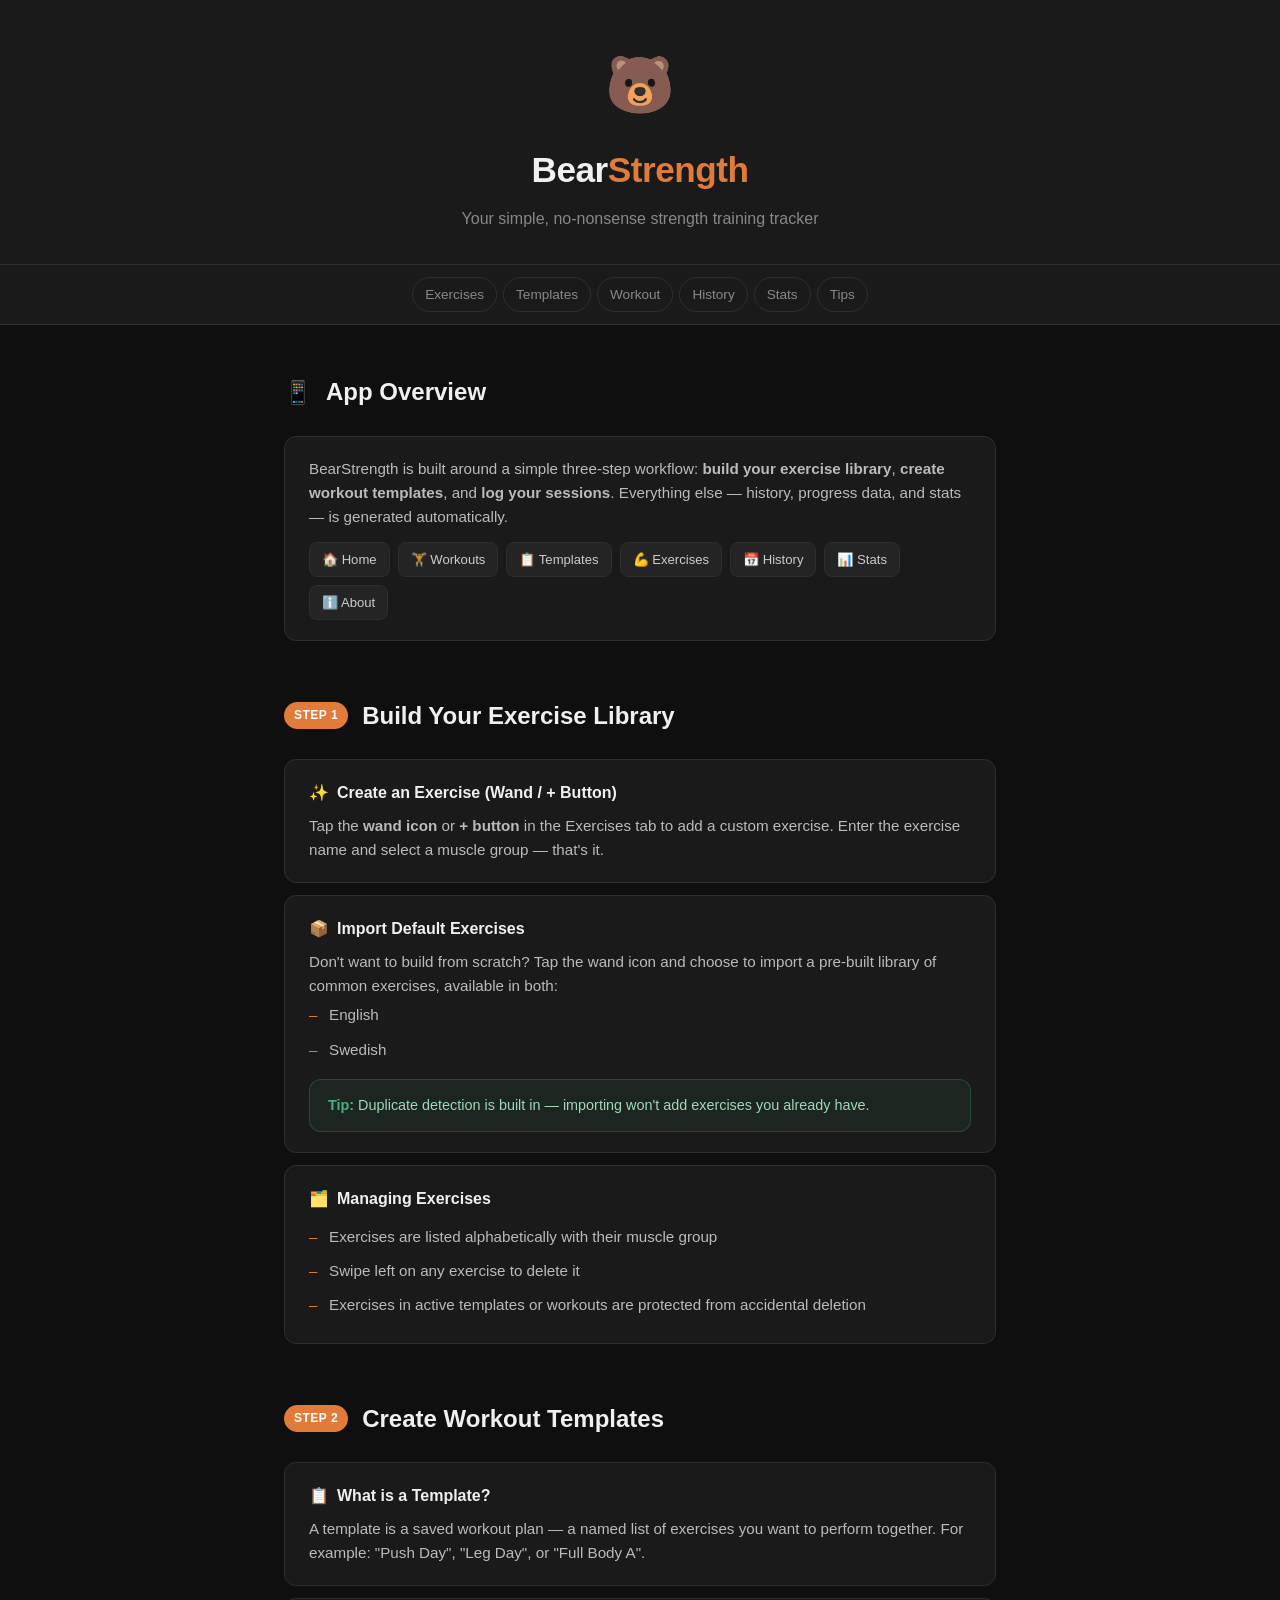
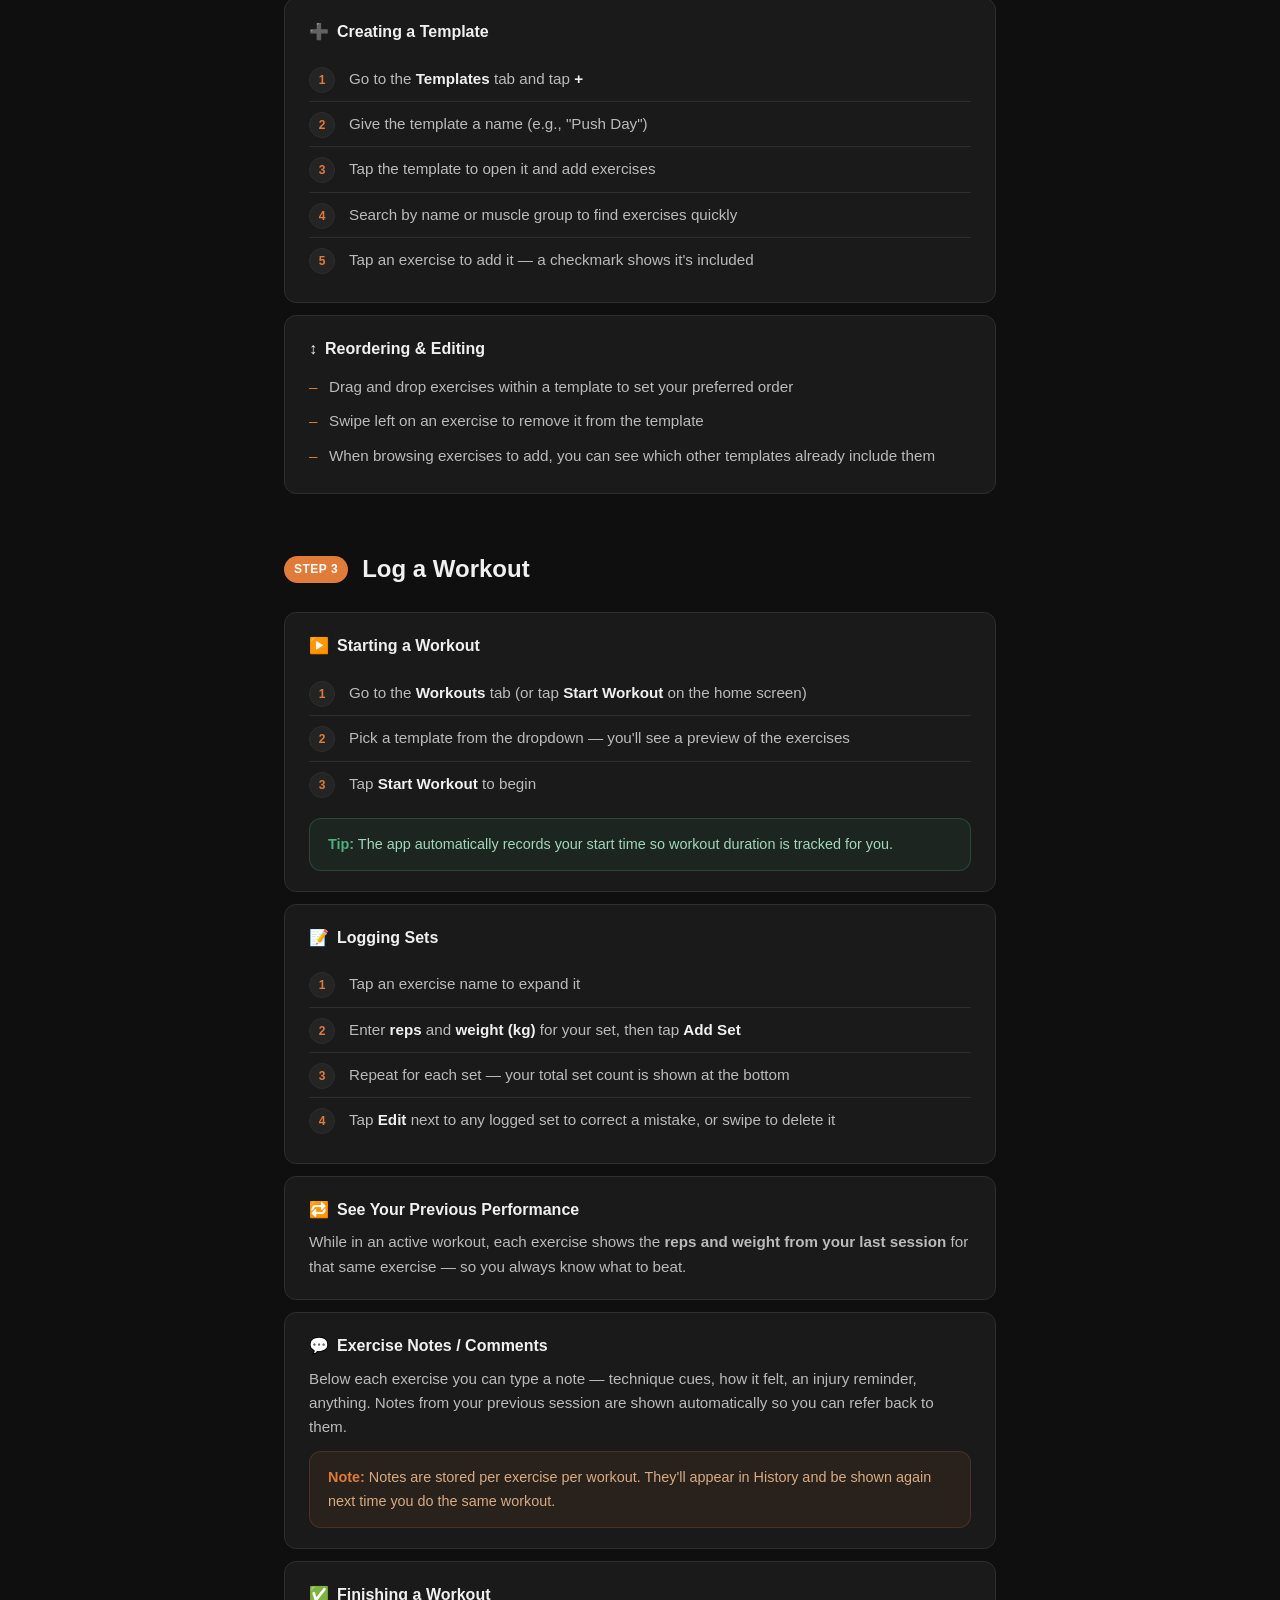
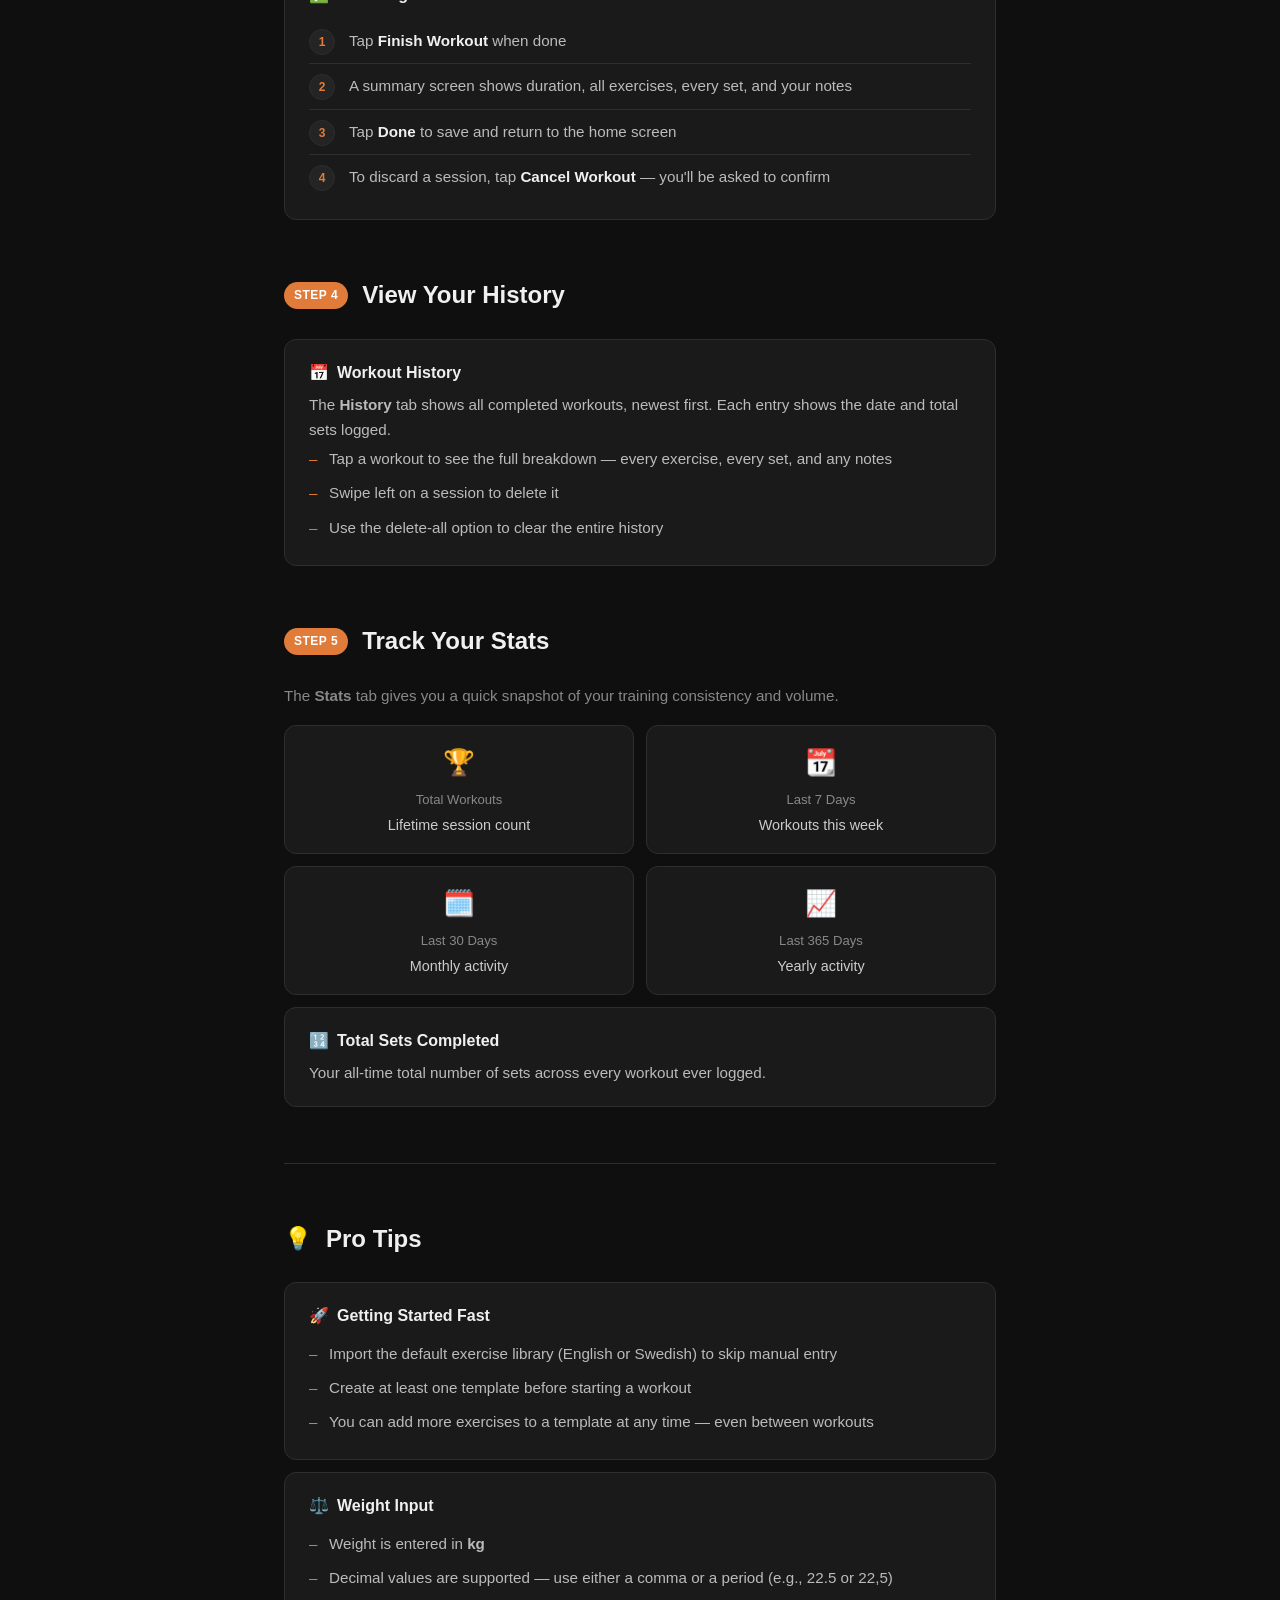
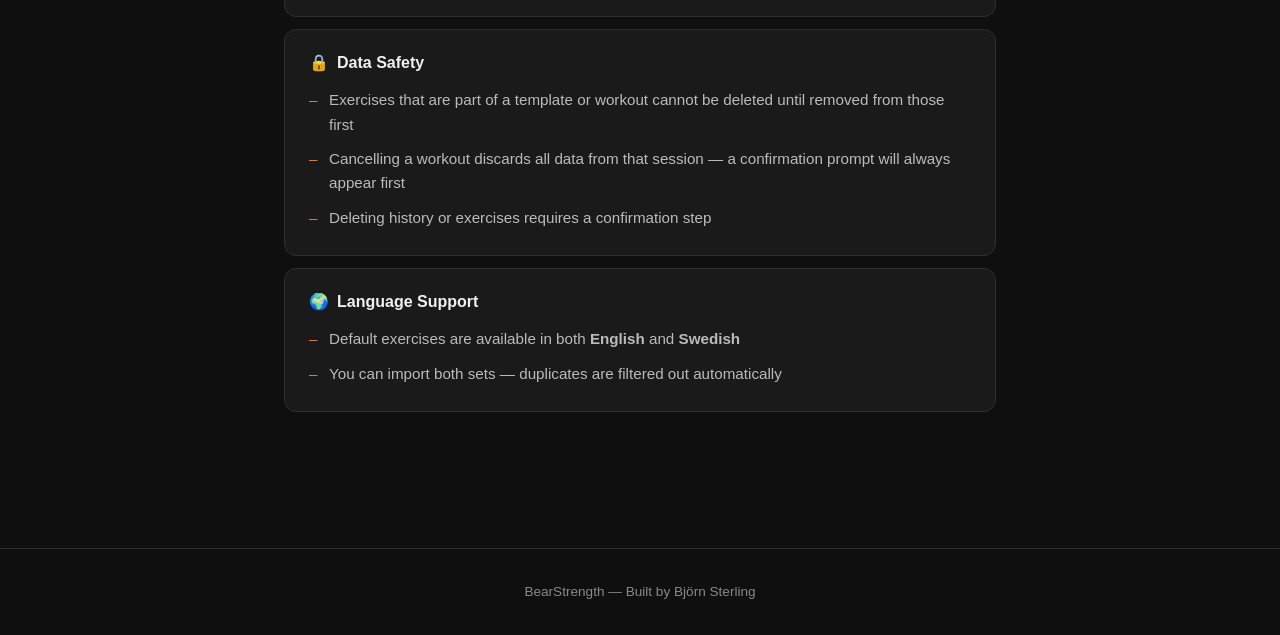
==== instruction.html @ 75bf0d16 "Create instruction.html" ====
<!DOCTYPE html>
<html lang="en">
<head>
  <meta charset="UTF-8" />
  <meta name="viewport" content="width=device-width, initial-scale=1.0" />
  <title>BearStrength — How to Use</title>
  <style>
    :root {
      --bg: #0f0f0f;
      --surface: #1a1a1a;
      --surface2: #242424;
      --border: #2e2e2e;
      --accent: #e07b39;
      --accent-dim: #b85e22;
      --text: #f0f0f0;
      --muted: #888;
      --green: #4caf7d;
      --radius: 12px;
    }

    * { box-sizing: border-box; margin: 0; padding: 0; }

    body {
      background: var(--bg);
      color: var(--text);
      font-family: -apple-system, BlinkMacSystemFont, "Segoe UI", Helvetica, Arial, sans-serif;
      font-size: 16px;
      line-height: 1.6;
    }

    header {
      background: var(--surface);
      border-bottom: 1px solid var(--border);
      padding: 40px 24px 32px;
      text-align: center;
    }

    header .bear { font-size: 56px; margin-bottom: 12px; }

    header h1 {
      font-size: 2.2rem;
      font-weight: 800;
      letter-spacing: -0.5px;
    }

    header h1 span { color: var(--accent); }

    header p {
      color: var(--muted);
      margin-top: 8px;
      font-size: 1rem;
    }

    nav {
      background: var(--surface);
      border-bottom: 1px solid var(--border);
      display: flex;
      justify-content: center;
      gap: 6px;
      padding: 12px 24px;
      flex-wrap: wrap;
      position: sticky;
      top: 0;
      z-index: 100;
    }

    nav a {
      color: var(--muted);
      text-decoration: none;
      font-size: 0.85rem;
      padding: 6px 12px;
      border-radius: 20px;
      border: 1px solid var(--border);
      transition: all 0.15s;
    }

    nav a:hover {
      color: var(--text);
      border-color: var(--accent);
      background: rgba(224, 123, 57, 0.08);
    }

    main {
      max-width: 760px;
      margin: 0 auto;
      padding: 48px 24px 80px;
    }

    .section {
      margin-bottom: 56px;
    }

    .section-header {
      display: flex;
      align-items: center;
      gap: 14px;
      margin-bottom: 24px;
    }

    .step-badge {
      background: var(--accent);
      color: #fff;
      font-size: 0.75rem;
      font-weight: 700;
      padding: 4px 10px;
      border-radius: 20px;
      white-space: nowrap;
      letter-spacing: 0.5px;
      text-transform: uppercase;
    }

    .section-header h2 {
      font-size: 1.5rem;
      font-weight: 700;
    }

    .icon { font-size: 1.4rem; }

    .card {
      background: var(--surface);
      border: 1px solid var(--border);
      border-radius: var(--radius);
      padding: 20px 24px;
      margin-bottom: 12px;
    }

    .card h3 {
      font-size: 1rem;
      font-weight: 600;
      margin-bottom: 8px;
      display: flex;
      align-items: center;
      gap: 8px;
    }

    .card p, .card li {
      color: #bbb;
      font-size: 0.95rem;
    }

    .card ul {
      list-style: none;
      padding: 0;
    }

    .card ul li {
      padding: 5px 0;
      padding-left: 20px;
      position: relative;
    }

    .card ul li::before {
      content: "–";
      position: absolute;
      left: 0;
      color: var(--accent);
    }

    .tip {
      background: rgba(76, 175, 125, 0.08);
      border: 1px solid rgba(76, 175, 125, 0.25);
      border-radius: var(--radius);
      padding: 14px 18px;
      margin-top: 12px;
      font-size: 0.9rem;
      color: #a0d8b8;
    }

    .tip strong { color: var(--green); }

    .note {
      background: rgba(224, 123, 57, 0.07);
      border: 1px solid rgba(224, 123, 57, 0.2);
      border-radius: var(--radius);
      padding: 14px 18px;
      margin-top: 12px;
      font-size: 0.9rem;
      color: #d9aa82;
    }

    .note strong { color: var(--accent); }

    .sub-steps {
      counter-reset: sub;
      list-style: none;
      padding: 0;
      margin-top: 12px;
    }

    .sub-steps li {
      counter-increment: sub;
      padding: 10px 0 10px 40px;
      position: relative;
      border-bottom: 1px solid var(--border);
      font-size: 0.95rem;
      color: #bbb;
    }

    .sub-steps li:last-child { border-bottom: none; }

    .sub-steps li::before {
      content: counter(sub);
      position: absolute;
      left: 0;
      top: 10px;
      background: var(--surface2);
      border: 1px solid var(--border);
      color: var(--accent);
      font-weight: 700;
      font-size: 0.75rem;
      width: 24px;
      height: 24px;
      border-radius: 50%;
      display: flex;
      align-items: center;
      justify-content: center;
      text-align: center;
      line-height: 24px;
    }

    .sub-steps li strong { color: var(--text); }

    .grid-2 {
      display: grid;
      grid-template-columns: 1fr 1fr;
      gap: 12px;
    }

    @media (max-width: 540px) {
      .grid-2 { grid-template-columns: 1fr; }
    }

    .stat-card {
      background: var(--surface);
      border: 1px solid var(--border);
      border-radius: var(--radius);
      padding: 16px 20px;
      text-align: center;
    }

    .stat-card .stat-icon { font-size: 1.6rem; margin-bottom: 6px; }
    .stat-card .stat-label { font-size: 0.82rem; color: var(--muted); margin-bottom: 4px; }
    .stat-card .stat-desc { font-size: 0.9rem; color: #ccc; font-weight: 500; }

    hr.divider {
      border: none;
      border-top: 1px solid var(--border);
      margin: 56px 0;
    }

    footer {
      text-align: center;
      padding: 32px 24px;
      border-top: 1px solid var(--border);
      color: var(--muted);
      font-size: 0.85rem;
    }

    .tab-row {
      display: flex;
      gap: 8px;
      flex-wrap: wrap;
      margin-top: 12px;
    }

    .tab-chip {
      background: var(--surface2);
      border: 1px solid var(--border);
      border-radius: 8px;
      padding: 6px 12px;
      font-size: 0.82rem;
      color: #ccc;
      display: flex;
      align-items: center;
      gap: 6px;
    }
  </style>
</head>
<body>

<header>
  <div class="bear">🐻</div>
  <h1>Bear<span>Strength</span></h1>
  <p>Your simple, no-nonsense strength training tracker</p>
</header>

<nav>
  <a href="#exercises">Exercises</a>
  <a href="#templates">Templates</a>
  <a href="#workout">Workout</a>
  <a href="#history">History</a>
  <a href="#stats">Stats</a>
  <a href="#tips">Tips</a>
</nav>

<main>

  <!-- OVERVIEW -->
  <section class="section" id="overview">
    <div class="section-header">
      <span class="icon">📱</span>
      <h2>App Overview</h2>
    </div>
    <div class="card">
      <p>BearStrength is built around a simple three-step workflow: <strong>build your exercise library</strong>, <strong>create workout templates</strong>, and <strong>log your sessions</strong>. Everything else — history, progress data, and stats — is generated automatically.</p>
      <div class="tab-row">
        <div class="tab-chip">🏠 Home</div>
        <div class="tab-chip">🏋️ Workouts</div>
        <div class="tab-chip">📋 Templates</div>
        <div class="tab-chip">💪 Exercises</div>
        <div class="tab-chip">📅 History</div>
        <div class="tab-chip">📊 Stats</div>
        <div class="tab-chip">ℹ️ About</div>
      </div>
    </div>
  </section>

  <!-- STEP 1: EXERCISES -->
  <section class="section" id="exercises">
    <div class="section-header">
      <span class="step-badge">Step 1</span>
      <h2>Build Your Exercise Library</h2>
    </div>

    <div class="card">
      <h3><span>✨</span> Create an Exercise (Wand / + Button)</h3>
      <p>Tap the <strong>wand icon</strong> or <strong>+ button</strong> in the Exercises tab to add a custom exercise. Enter the exercise name and select a muscle group — that's it.</p>
    </div>

    <div class="card">
      <h3><span>📦</span> Import Default Exercises</h3>
      <p>Don't want to build from scratch? Tap the wand icon and choose to import a pre-built library of common exercises, available in both:</p>
      <ul>
        <li>English</li>
        <li>Swedish</li>
      </ul>
      <div class="tip"><strong>Tip:</strong> Duplicate detection is built in — importing won't add exercises you already have.</div>
    </div>

    <div class="card">
      <h3><span>🗂️</span> Managing Exercises</h3>
      <ul>
        <li>Exercises are listed alphabetically with their muscle group</li>
        <li>Swipe left on any exercise to delete it</li>
        <li>Exercises in active templates or workouts are protected from accidental deletion</li>
      </ul>
    </div>
  </section>

  <!-- STEP 2: TEMPLATES -->
  <section class="section" id="templates">
    <div class="section-header">
      <span class="step-badge">Step 2</span>
      <h2>Create Workout Templates</h2>
    </div>

    <div class="card">
      <h3><span>📋</span> What is a Template?</h3>
      <p>A template is a saved workout plan — a named list of exercises you want to perform together. For example: "Push Day", "Leg Day", or "Full Body A".</p>
    </div>

    <div class="card">
      <h3><span>➕</span> Creating a Template</h3>
      <ol class="sub-steps">
        <li>Go to the <strong>Templates</strong> tab and tap <strong>+</strong></li>
        <li>Give the template a name (e.g., "Push Day")</li>
        <li>Tap the template to open it and add exercises</li>
        <li>Search by name or muscle group to find exercises quickly</li>
        <li>Tap an exercise to add it — a checkmark shows it's included</li>
      </ol>
    </div>

    <div class="card">
      <h3><span>↕️</span> Reordering &amp; Editing</h3>
      <ul>
        <li>Drag and drop exercises within a template to set your preferred order</li>
        <li>Swipe left on an exercise to remove it from the template</li>
        <li>When browsing exercises to add, you can see which other templates already include them</li>
      </ul>
    </div>
  </section>

  <!-- STEP 3: WORKOUT -->
  <section class="section" id="workout">
    <div class="section-header">
      <span class="step-badge">Step 3</span>
      <h2>Log a Workout</h2>
    </div>

    <div class="card">
      <h3><span>▶️</span> Starting a Workout</h3>
      <ol class="sub-steps">
        <li>Go to the <strong>Workouts</strong> tab (or tap <strong>Start Workout</strong> on the home screen)</li>
        <li>Pick a template from the dropdown — you'll see a preview of the exercises</li>
        <li>Tap <strong>Start Workout</strong> to begin</li>
      </ol>
      <div class="tip"><strong>Tip:</strong> The app automatically records your start time so workout duration is tracked for you.</div>
    </div>

    <div class="card">
      <h3><span>📝</span> Logging Sets</h3>
      <ol class="sub-steps">
        <li>Tap an exercise name to expand it</li>
        <li>Enter <strong>reps</strong> and <strong>weight (kg)</strong> for your set, then tap <strong>Add Set</strong></li>
        <li>Repeat for each set — your total set count is shown at the bottom</li>
        <li>Tap <strong>Edit</strong> next to any logged set to correct a mistake, or swipe to delete it</li>
      </ol>
    </div>

    <div class="card">
      <h3><span>🔁</span> See Your Previous Performance</h3>
      <p>While in an active workout, each exercise shows the <strong>reps and weight from your last session</strong> for that same exercise — so you always know what to beat.</p>
    </div>

    <div class="card">
      <h3><span>💬</span> Exercise Notes / Comments</h3>
      <p>Below each exercise you can type a note — technique cues, how it felt, an injury reminder, anything. Notes from your previous session are shown automatically so you can refer back to them.</p>
      <div class="note"><strong>Note:</strong> Notes are stored per exercise per workout. They'll appear in History and be shown again next time you do the same workout.</div>
    </div>

    <div class="card">
      <h3><span>✅</span> Finishing a Workout</h3>
      <ol class="sub-steps">
        <li>Tap <strong>Finish Workout</strong> when done</li>
        <li>A summary screen shows duration, all exercises, every set, and your notes</li>
        <li>Tap <strong>Done</strong> to save and return to the home screen</li>
        <li>To discard a session, tap <strong>Cancel Workout</strong> — you'll be asked to confirm</li>
      </ol>
    </div>
  </section>

  <!-- STEP 4: HISTORY -->
  <section class="section" id="history">
    <div class="section-header">
      <span class="step-badge">Step 4</span>
      <h2>View Your History</h2>
    </div>

    <div class="card">
      <h3><span>📅</span> Workout History</h3>
      <p>The <strong>History</strong> tab shows all completed workouts, newest first. Each entry shows the date and total sets logged.</p>
      <ul>
        <li>Tap a workout to see the full breakdown — every exercise, every set, and any notes</li>
        <li>Swipe left on a session to delete it</li>
        <li>Use the delete-all option to clear the entire history</li>
      </ul>
    </div>
  </section>

  <!-- STEP 5: STATS -->
  <section class="section" id="stats">
    <div class="section-header">
      <span class="step-badge">Step 5</span>
      <h2>Track Your Stats</h2>
    </div>

    <p style="color: var(--muted); font-size: 0.95rem; margin-bottom: 16px;">The <strong>Stats</strong> tab gives you a quick snapshot of your training consistency and volume.</p>

    <div class="grid-2">
      <div class="stat-card">
        <div class="stat-icon">🏆</div>
        <div class="stat-label">Total Workouts</div>
        <div class="stat-desc">Lifetime session count</div>
      </div>
      <div class="stat-card">
        <div class="stat-icon">📆</div>
        <div class="stat-label">Last 7 Days</div>
        <div class="stat-desc">Workouts this week</div>
      </div>
      <div class="stat-card">
        <div class="stat-icon">🗓️</div>
        <div class="stat-label">Last 30 Days</div>
        <div class="stat-desc">Monthly activity</div>
      </div>
      <div class="stat-card">
        <div class="stat-icon">📈</div>
        <div class="stat-label">Last 365 Days</div>
        <div class="stat-desc">Yearly activity</div>
      </div>
    </div>

    <div class="card" style="margin-top: 12px;">
      <h3><span>🔢</span> Total Sets Completed</h3>
      <p>Your all-time total number of sets across every workout ever logged.</p>
    </div>
  </section>

  <hr class="divider" />

  <!-- TIPS -->
  <section class="section" id="tips">
    <div class="section-header">
      <span class="icon">💡</span>
      <h2>Pro Tips</h2>
    </div>

    <div class="card">
      <h3><span>🚀</span> Getting Started Fast</h3>
      <ul>
        <li>Import the default exercise library (English or Swedish) to skip manual entry</li>
        <li>Create at least one template before starting a workout</li>
        <li>You can add more exercises to a template at any time — even between workouts</li>
      </ul>
    </div>

    <div class="card">
      <h3><span>⚖️</span> Weight Input</h3>
      <ul>
        <li>Weight is entered in <strong>kg</strong></li>
        <li>Decimal values are supported — use either a comma or a period (e.g., 22.5 or 22,5)</li>
      </ul>
    </div>

    <div class="card">
      <h3><span>🔒</span> Data Safety</h3>
      <ul>
        <li>Exercises that are part of a template or workout cannot be deleted until removed from those first</li>
        <li>Cancelling a workout discards all data from that session — a confirmation prompt will always appear first</li>
        <li>Deleting history or exercises requires a confirmation step</li>
      </ul>
    </div>

    <div class="card">
      <h3><span>🌍</span> Language Support</h3>
      <ul>
        <li>Default exercises are available in both <strong>English</strong> and <strong>Swedish</strong></li>
        <li>You can import both sets — duplicates are filtered out automatically</li>
      </ul>
    </div>
  </section>

</main>

<footer>
  <p>BearStrength &mdash; Built by Björn Sterling</p>
</footer>

</body>
</html>
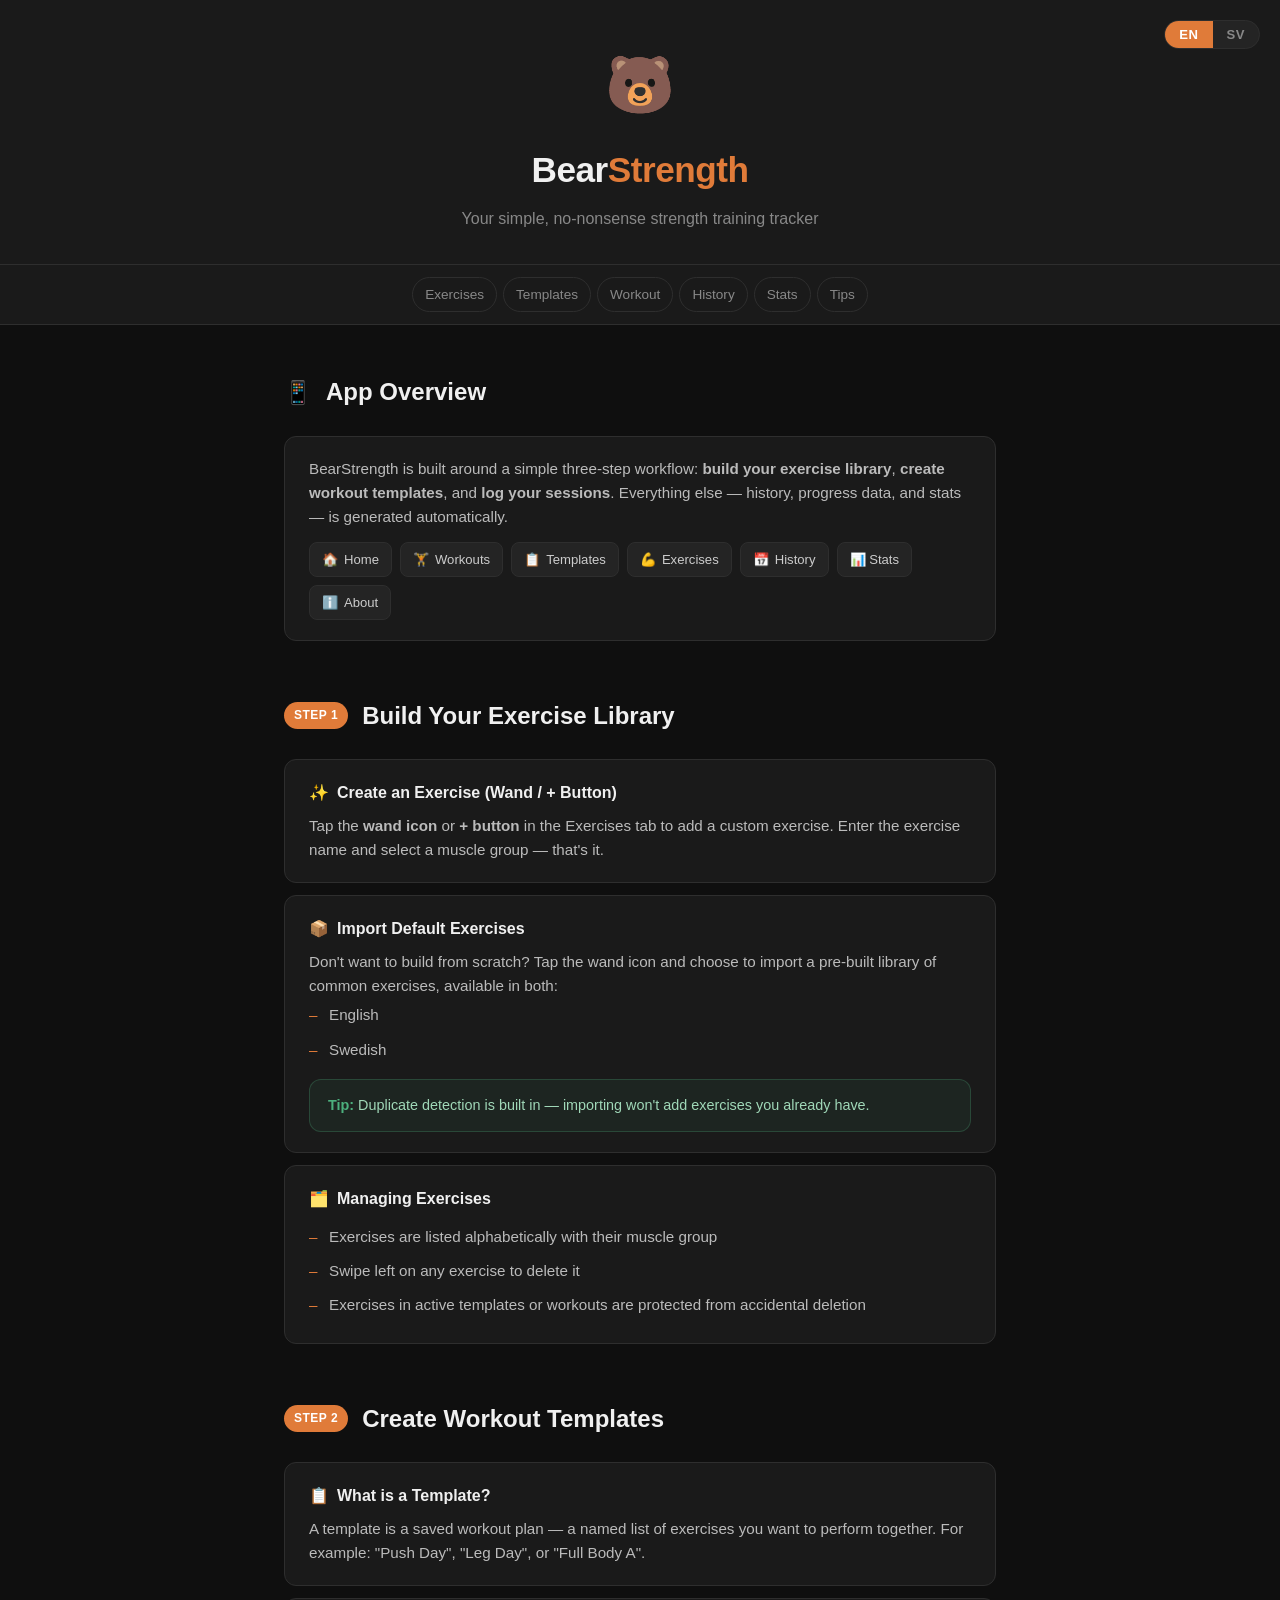
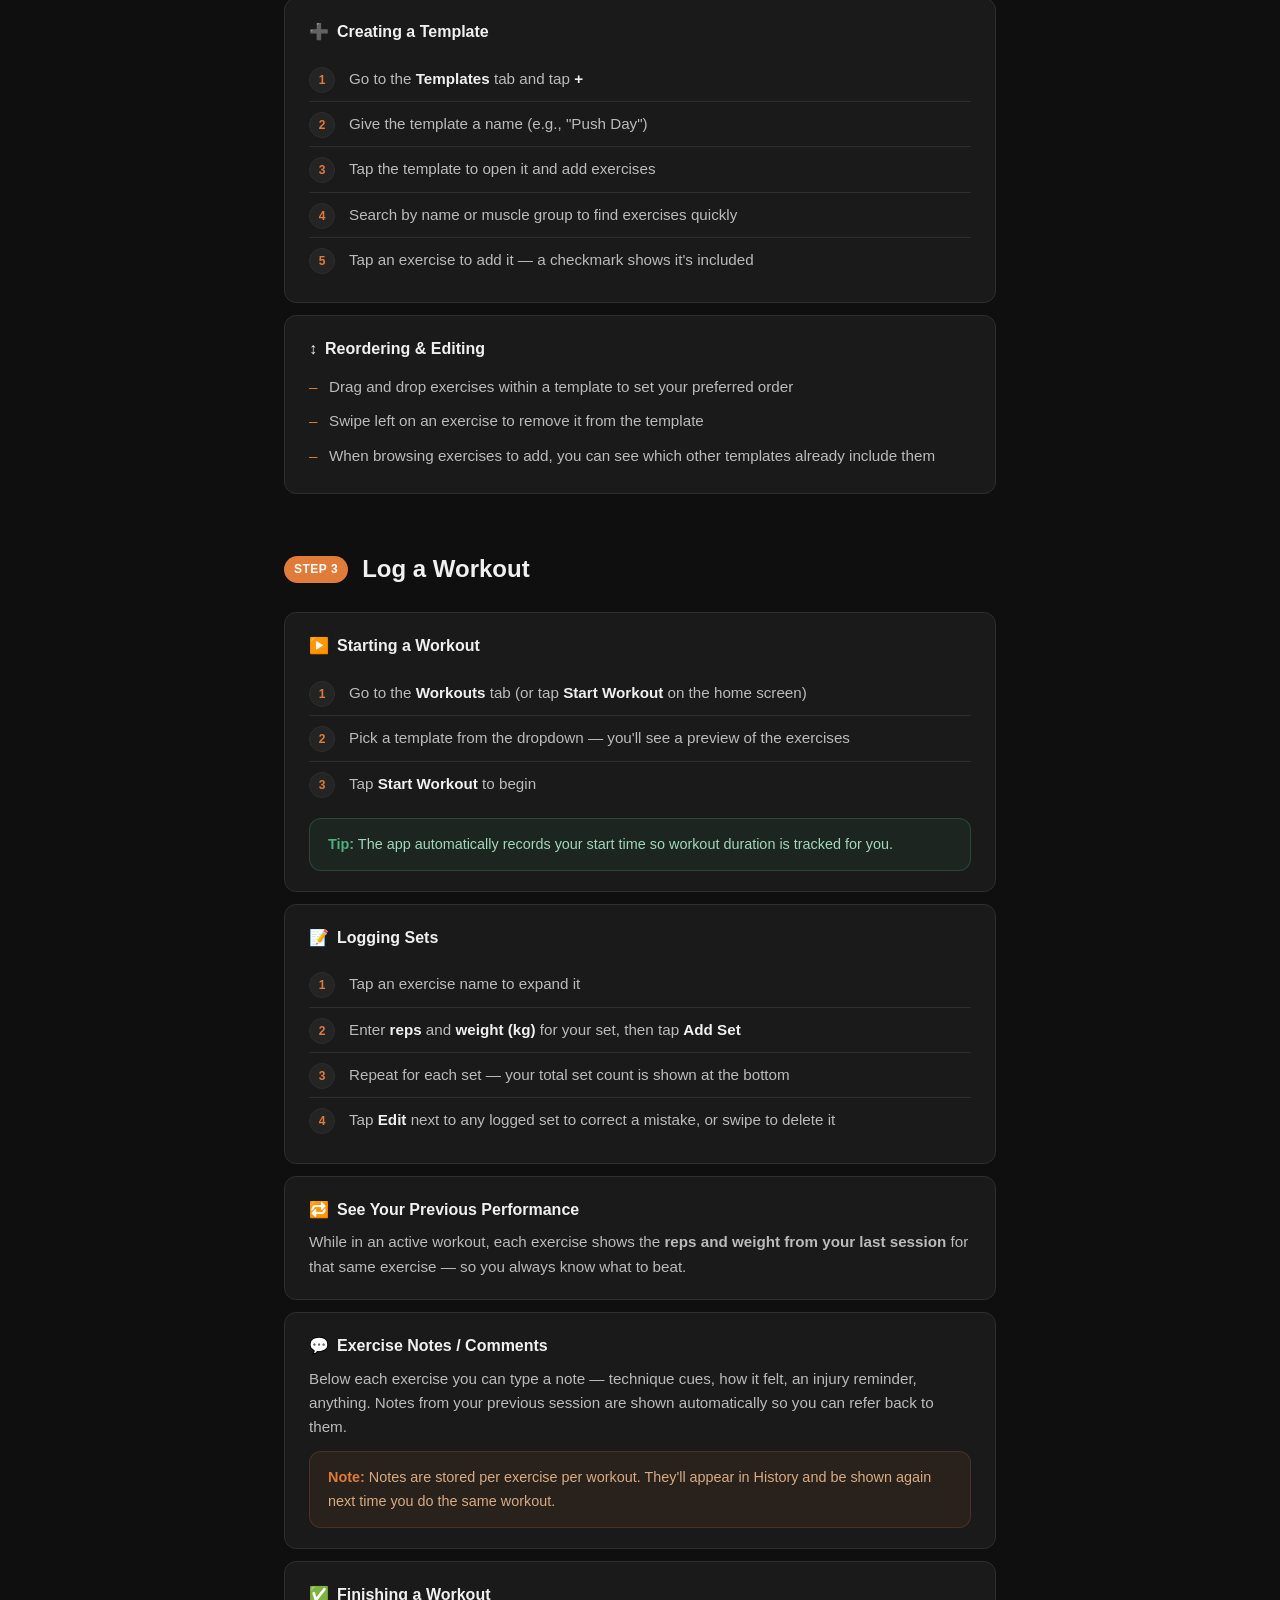
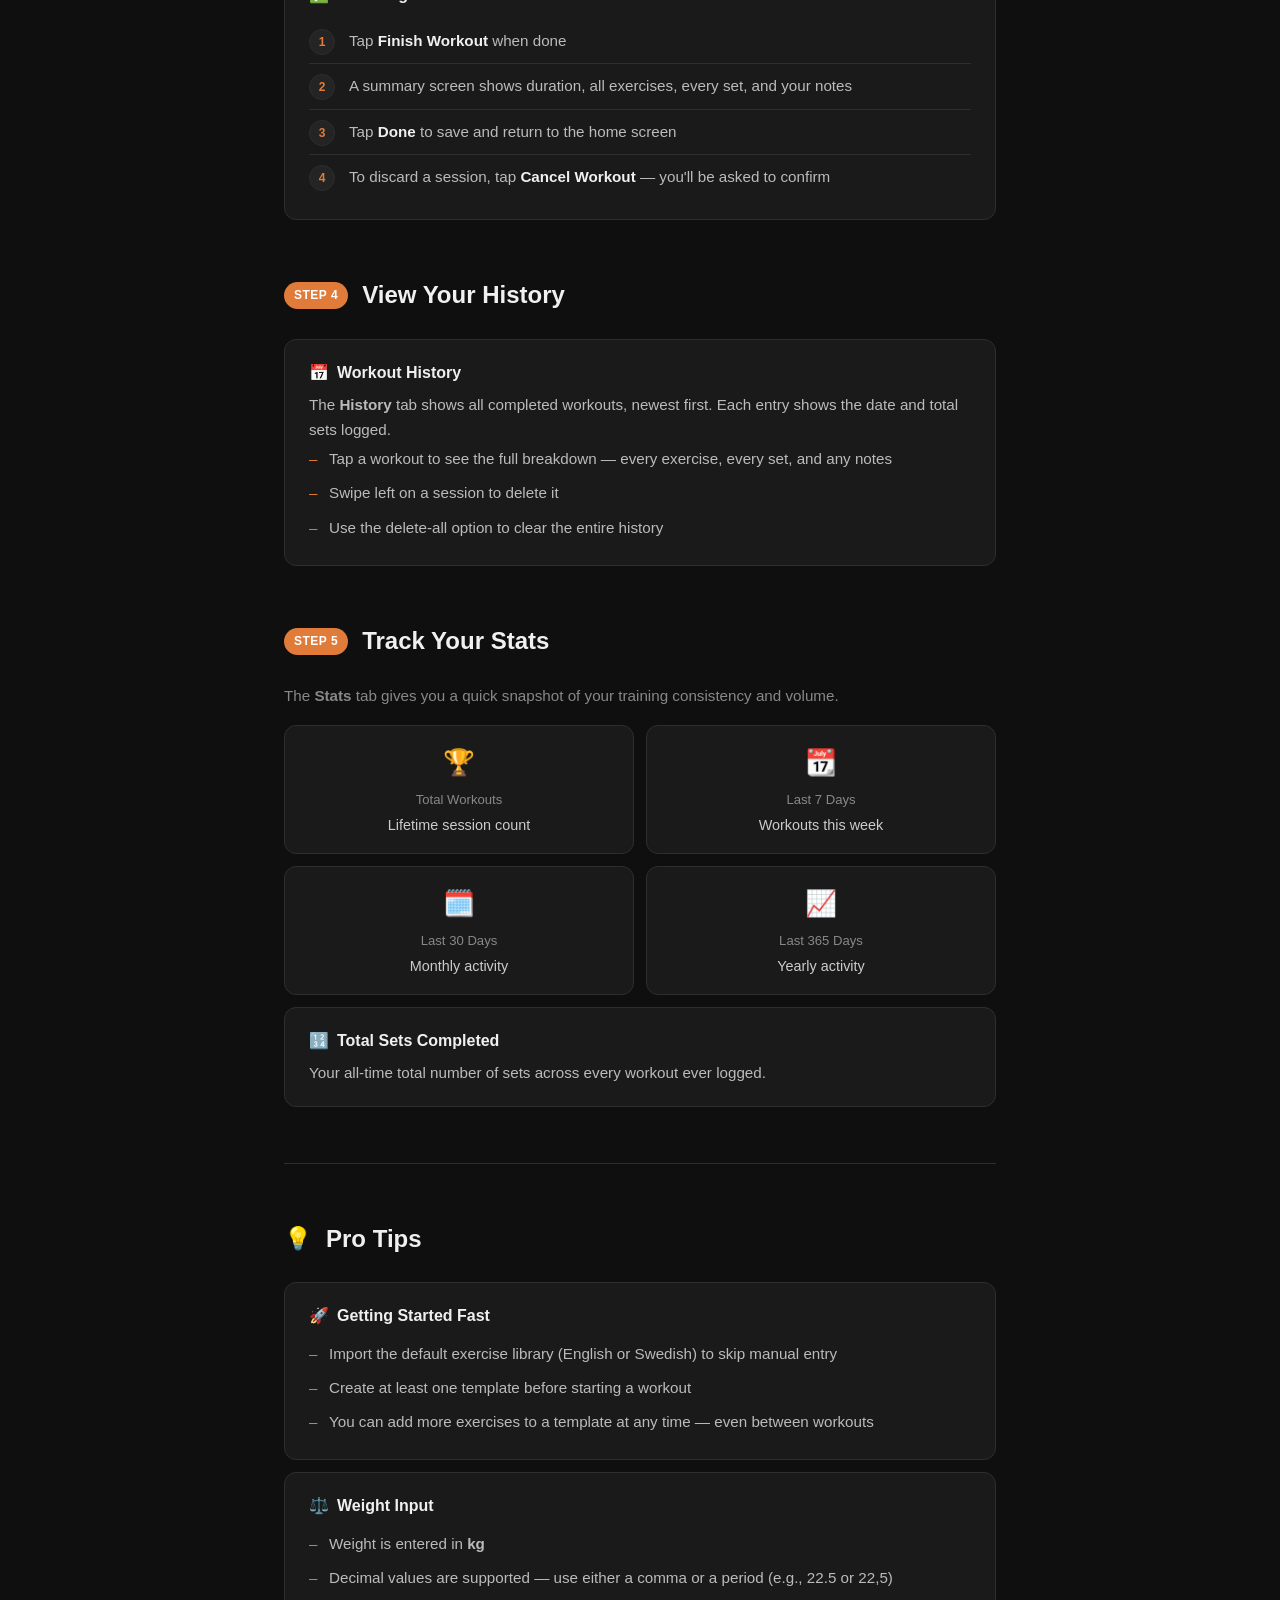
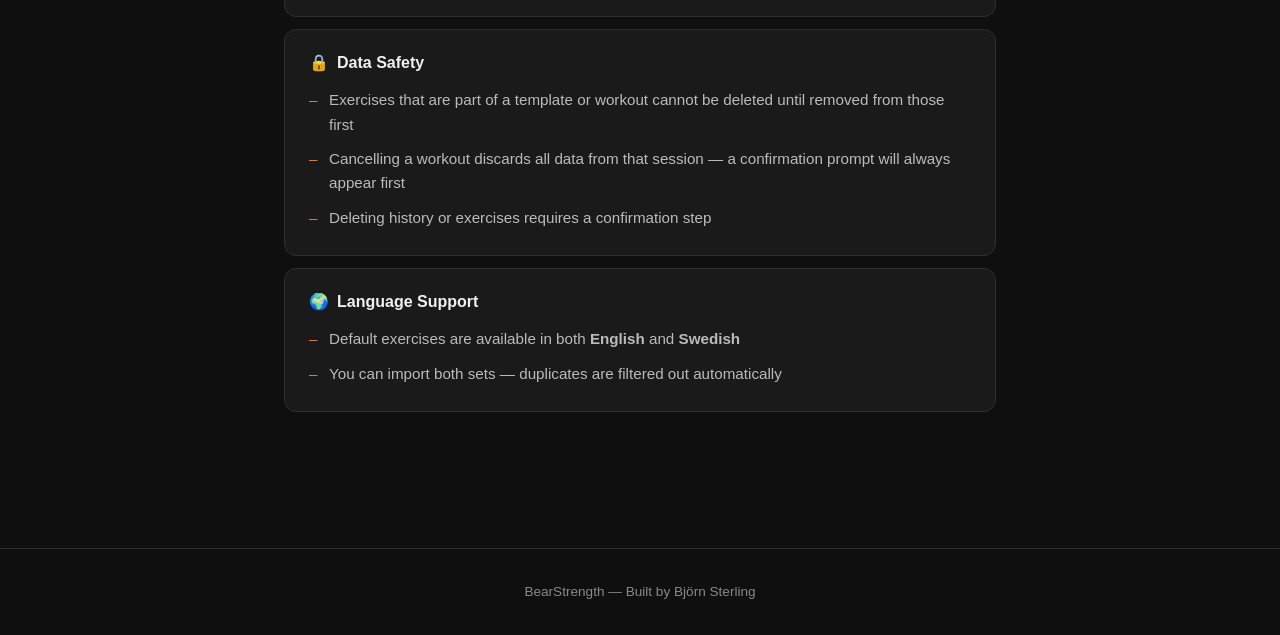
==== commit d4c3ee25: "Update instruction.html Added a second language, swedish." ====
--- a/instruction.html
+++ b/instruction.html
@@ -33,6 +33,7 @@
       border-bottom: 1px solid var(--border);
       padding: 40px 24px 32px;
       text-align: center;
+      position: relative;
     }
 
     header .bear { font-size: 56px; margin-bottom: 12px; }
@@ -49,6 +50,35 @@
       color: var(--muted);
       margin-top: 8px;
       font-size: 1rem;
+    }
+
+    /* Language toggle */
+    .lang-toggle {
+      position: absolute;
+      top: 20px;
+      right: 20px;
+      display: flex;
+      background: var(--surface2);
+      border: 1px solid var(--border);
+      border-radius: 24px;
+      overflow: hidden;
+    }
+
+    .lang-btn {
+      padding: 6px 14px;
+      font-size: 0.82rem;
+      font-weight: 600;
+      cursor: pointer;
+      border: none;
+      background: transparent;
+      color: var(--muted);
+      letter-spacing: 0.5px;
+      transition: all 0.15s;
+    }
+
+    .lang-btn.active {
+      background: var(--accent);
+      color: #fff;
     }
 
     nav {
@@ -228,6 +258,7 @@
 
     @media (max-width: 540px) {
       .grid-2 { grid-template-columns: 1fr; }
+      .lang-toggle { top: 12px; right: 12px; }
     }
 
     .stat-card {
@@ -274,21 +305,36 @@
       align-items: center;
       gap: 6px;
     }
+
+    /* Language visibility */
+    [data-lang] { display: none; }
+    body.lang-en [data-lang="en"] { display: revert; }
+    body.lang-sv [data-lang="sv"] { display: revert; }
+
+    /* Inline spans (used inside mixed elements) */
+    span[data-lang] { display: none; }
+    body.lang-en span[data-lang="en"] { display: inline; }
+    body.lang-sv span[data-lang="sv"] { display: inline; }
   </style>
 </head>
-<body>
+<body class="lang-en">
 
 <header>
+  <div class="lang-toggle">
+    <button class="lang-btn active" id="btn-en" onclick="setLang('en')">EN</button>
+    <button class="lang-btn" id="btn-sv" onclick="setLang('sv')">SV</button>
+  </div>
   <div class="bear">🐻</div>
   <h1>Bear<span>Strength</span></h1>
-  <p>Your simple, no-nonsense strength training tracker</p>
+  <p data-lang="en">Your simple, no-nonsense strength training tracker</p>
+  <p data-lang="sv">Din enkla och raka styrketräningstrackerss</p>
 </header>
 
 <nav>
-  <a href="#exercises">Exercises</a>
-  <a href="#templates">Templates</a>
-  <a href="#workout">Workout</a>
-  <a href="#history">History</a>
+  <a href="#exercises"><span data-lang="en">Exercises</span><span data-lang="sv">Övningar</span></a>
+  <a href="#templates"><span data-lang="en">Templates</span><span data-lang="sv">Mallar</span></a>
+  <a href="#workout"><span data-lang="en">Workout</span><span data-lang="sv">Träning</span></a>
+  <a href="#history"><span data-lang="en">History</span><span data-lang="sv">Historik</span></a>
   <a href="#stats">Stats</a>
   <a href="#tips">Tips</a>
 </nav>
@@ -299,18 +345,20 @@
   <section class="section" id="overview">
     <div class="section-header">
       <span class="icon">📱</span>
-      <h2>App Overview</h2>
-    </div>
-    <div class="card">
-      <p>BearStrength is built around a simple three-step workflow: <strong>build your exercise library</strong>, <strong>create workout templates</strong>, and <strong>log your sessions</strong>. Everything else — history, progress data, and stats — is generated automatically.</p>
+      <h2 data-lang="en">App Overview</h2>
+      <h2 data-lang="sv">Appöversikt</h2>
+    </div>
+    <div class="card">
+      <p data-lang="en">BearStrength is built around a simple three-step workflow: <strong>build your exercise library</strong>, <strong>create workout templates</strong>, and <strong>log your sessions</strong>. Everything else — history, progress data, and stats — is generated automatically.</p>
+      <p data-lang="sv">BearStrength bygger på ett enkelt trestegsflöde: <strong>bygg ditt övningsbibliotek</strong>, <strong>skapa träningsmallar</strong> och <strong>logga dina pass</strong>. Allt annat — historik, progressionsdata och statistik — genereras automatiskt.</p>
       <div class="tab-row">
-        <div class="tab-chip">🏠 Home</div>
-        <div class="tab-chip">🏋️ Workouts</div>
-        <div class="tab-chip">📋 Templates</div>
-        <div class="tab-chip">💪 Exercises</div>
-        <div class="tab-chip">📅 History</div>
+        <div class="tab-chip">🏠 <span data-lang="en">Home</span><span data-lang="sv">Hem</span></div>
+        <div class="tab-chip">🏋️ <span data-lang="en">Workouts</span><span data-lang="sv">Träning</span></div>
+        <div class="tab-chip">📋 <span data-lang="en">Templates</span><span data-lang="sv">Mallar</span></div>
+        <div class="tab-chip">💪 <span data-lang="en">Exercises</span><span data-lang="sv">Övningar</span></div>
+        <div class="tab-chip">📅 <span data-lang="en">History</span><span data-lang="sv">Historik</span></div>
         <div class="tab-chip">📊 Stats</div>
-        <div class="tab-chip">ℹ️ About</div>
+        <div class="tab-chip">ℹ️ <span data-lang="en">About</span><span data-lang="sv">Om</span></div>
       </div>
     </div>
   </section>
@@ -318,31 +366,40 @@
   <!-- STEP 1: EXERCISES -->
   <section class="section" id="exercises">
     <div class="section-header">
-      <span class="step-badge">Step 1</span>
-      <h2>Build Your Exercise Library</h2>
-    </div>
-
-    <div class="card">
-      <h3><span>✨</span> Create an Exercise (Wand / + Button)</h3>
-      <p>Tap the <strong>wand icon</strong> or <strong>+ button</strong> in the Exercises tab to add a custom exercise. Enter the exercise name and select a muscle group — that's it.</p>
-    </div>
-
-    <div class="card">
-      <h3><span>📦</span> Import Default Exercises</h3>
-      <p>Don't want to build from scratch? Tap the wand icon and choose to import a pre-built library of common exercises, available in both:</p>
-      <ul>
-        <li>English</li>
-        <li>Swedish</li>
-      </ul>
-      <div class="tip"><strong>Tip:</strong> Duplicate detection is built in — importing won't add exercises you already have.</div>
-    </div>
-
-    <div class="card">
-      <h3><span>🗂️</span> Managing Exercises</h3>
-      <ul>
-        <li>Exercises are listed alphabetically with their muscle group</li>
-        <li>Swipe left on any exercise to delete it</li>
-        <li>Exercises in active templates or workouts are protected from accidental deletion</li>
+      <span class="step-badge"><span data-lang="en">Step 1</span><span data-lang="sv">Steg 1</span></span>
+      <h2 data-lang="en">Build Your Exercise Library</h2>
+      <h2 data-lang="sv">Bygg ditt övningsbibliotek</h2>
+    </div>
+
+    <div class="card">
+      <h3><span>✨</span> <span data-lang="en">Create an Exercise (Wand / + Button)</span><span data-lang="sv">Skapa en övning (Trollstav / + Knapp)</span></h3>
+      <p data-lang="en">Tap the <strong>wand icon</strong> or <strong>+ button</strong> in the Exercises tab to add a custom exercise. Enter the exercise name and select a muscle group — that's it.</p>
+      <p data-lang="sv">Tryck på <strong>trollstavsikonen</strong> eller <strong>+ knappen</strong> i fliken Övningar för att lägga till en egen övning. Ange övningens namn och välj en muskelgrupp — det är allt.</p>
+    </div>
+
+    <div class="card">
+      <h3><span>📦</span> <span data-lang="en">Import Default Exercises</span><span data-lang="sv">Importera standardövningar</span></h3>
+      <p data-lang="en">Don't want to build from scratch? Tap the wand icon and choose to import a pre-built library of common exercises, available in both:</p>
+      <p data-lang="sv">Vill du inte börja från noll? Tryck på trollstavsikonen och välj att importera ett färdigt bibliotek med vanliga övningar, tillgängligt på båda:</p>
+      <ul>
+        <li data-lang="en">English</li>
+        <li data-lang="en">Swedish</li>
+        <li data-lang="sv">Engelska</li>
+        <li data-lang="sv">Svenska</li>
+      </ul>
+      <div class="tip" data-lang="en"><strong>Tip:</strong> Duplicate detection is built in — importing won't add exercises you already have.</div>
+      <div class="tip" data-lang="sv"><strong>Tips:</strong> Dubblettdetektering är inbyggd — import lägger inte till övningar du redan har.</div>
+    </div>
+
+    <div class="card">
+      <h3><span>🗂️</span> <span data-lang="en">Managing Exercises</span><span data-lang="sv">Hantera övningar</span></h3>
+      <ul>
+        <li data-lang="en">Exercises are listed alphabetically with their muscle group</li>
+        <li data-lang="en">Swipe left on any exercise to delete it</li>
+        <li data-lang="en">Exercises in active templates or workouts are protected from accidental deletion</li>
+        <li data-lang="sv">Övningar listas alfabetiskt med sin muskelgrupp</li>
+        <li data-lang="sv">Svep åt vänster på en övning för att ta bort den</li>
+        <li data-lang="sv">Övningar som ingår i aktiva mallar eller träningspass är skyddade mot oavsiktlig borttagning</li>
       </ul>
     </div>
   </section>
@@ -350,32 +407,44 @@
   <!-- STEP 2: TEMPLATES -->
   <section class="section" id="templates">
     <div class="section-header">
-      <span class="step-badge">Step 2</span>
-      <h2>Create Workout Templates</h2>
-    </div>
-
-    <div class="card">
-      <h3><span>📋</span> What is a Template?</h3>
-      <p>A template is a saved workout plan — a named list of exercises you want to perform together. For example: "Push Day", "Leg Day", or "Full Body A".</p>
-    </div>
-
-    <div class="card">
-      <h3><span>➕</span> Creating a Template</h3>
-      <ol class="sub-steps">
+      <span class="step-badge"><span data-lang="en">Step 2</span><span data-lang="sv">Steg 2</span></span>
+      <h2 data-lang="en">Create Workout Templates</h2>
+      <h2 data-lang="sv">Skapa träningsmallar</h2>
+    </div>
+
+    <div class="card">
+      <h3><span>📋</span> <span data-lang="en">What is a Template?</span><span data-lang="sv">Vad är en mall?</span></h3>
+      <p data-lang="en">A template is a saved workout plan — a named list of exercises you want to perform together. For example: "Push Day", "Leg Day", or "Full Body A".</p>
+      <p data-lang="sv">En mall är en sparad träningsplan — en namngiven lista med övningar du vill utföra tillsammans. Till exempel: "Pushdag", "Bendag" eller "Helkropp A".</p>
+    </div>
+
+    <div class="card">
+      <h3><span>➕</span> <span data-lang="en">Creating a Template</span><span data-lang="sv">Skapa en mall</span></h3>
+      <ol class="sub-steps" data-lang="en">
         <li>Go to the <strong>Templates</strong> tab and tap <strong>+</strong></li>
         <li>Give the template a name (e.g., "Push Day")</li>
         <li>Tap the template to open it and add exercises</li>
         <li>Search by name or muscle group to find exercises quickly</li>
         <li>Tap an exercise to add it — a checkmark shows it's included</li>
       </ol>
-    </div>
-
-    <div class="card">
-      <h3><span>↕️</span> Reordering &amp; Editing</h3>
-      <ul>
-        <li>Drag and drop exercises within a template to set your preferred order</li>
-        <li>Swipe left on an exercise to remove it from the template</li>
-        <li>When browsing exercises to add, you can see which other templates already include them</li>
+      <ol class="sub-steps" data-lang="sv">
+        <li>Gå till fliken <strong>Mallar</strong> och tryck på <strong>+</strong></li>
+        <li>Ge mallen ett namn (t.ex. "Pushdag")</li>
+        <li>Tryck på mallen för att öppna den och lägga till övningar</li>
+        <li>Sök på namn eller muskelgrupp för att hitta övningar snabbt</li>
+        <li>Tryck på en övning för att lägga till den — en bockmarkering visar att den är inkluderad</li>
+      </ol>
+    </div>
+
+    <div class="card">
+      <h3><span>↕️</span> <span data-lang="en">Reordering &amp; Editing</span><span data-lang="sv">Ändra ordning &amp; redigera</span></h3>
+      <ul>
+        <li data-lang="en">Drag and drop exercises within a template to set your preferred order</li>
+        <li data-lang="en">Swipe left on an exercise to remove it from the template</li>
+        <li data-lang="en">When browsing exercises to add, you can see which other templates already include them</li>
+        <li data-lang="sv">Dra och släpp övningar i en mall för att ange din föredragna ordning</li>
+        <li data-lang="sv">Svep åt vänster på en övning för att ta bort den från mallen</li>
+        <li data-lang="sv">När du bläddrar bland övningar att lägga till kan du se vilka andra mallar som redan innehåller dem</li>
       </ul>
     </div>
   </section>
@@ -383,66 +452,93 @@
   <!-- STEP 3: WORKOUT -->
   <section class="section" id="workout">
     <div class="section-header">
-      <span class="step-badge">Step 3</span>
-      <h2>Log a Workout</h2>
-    </div>
-
-    <div class="card">
-      <h3><span>▶️</span> Starting a Workout</h3>
-      <ol class="sub-steps">
+      <span class="step-badge"><span data-lang="en">Step 3</span><span data-lang="sv">Steg 3</span></span>
+      <h2 data-lang="en">Log a Workout</h2>
+      <h2 data-lang="sv">Logga ett träningspass</h2>
+    </div>
+
+    <div class="card">
+      <h3><span>▶️</span> <span data-lang="en">Starting a Workout</span><span data-lang="sv">Starta ett träningspass</span></h3>
+      <ol class="sub-steps" data-lang="en">
         <li>Go to the <strong>Workouts</strong> tab (or tap <strong>Start Workout</strong> on the home screen)</li>
         <li>Pick a template from the dropdown — you'll see a preview of the exercises</li>
         <li>Tap <strong>Start Workout</strong> to begin</li>
       </ol>
-      <div class="tip"><strong>Tip:</strong> The app automatically records your start time so workout duration is tracked for you.</div>
-    </div>
-
-    <div class="card">
-      <h3><span>📝</span> Logging Sets</h3>
-      <ol class="sub-steps">
+      <ol class="sub-steps" data-lang="sv">
+        <li>Gå till fliken <strong>Träning</strong> (eller tryck på <strong>Starta träning</strong> på startskärmen)</li>
+        <li>Välj en mall från rullgardinsmenyn — du får en förhandsvisning av övningarna</li>
+        <li>Tryck på <strong>Starta träning</strong> för att börja</li>
+      </ol>
+      <div class="tip" data-lang="en"><strong>Tip:</strong> The app automatically records your start time so workout duration is tracked for you.</div>
+      <div class="tip" data-lang="sv"><strong>Tips:</strong> Appen registrerar automatiskt din starttid så att träningspassets längd spåras åt dig.</div>
+    </div>
+
+    <div class="card">
+      <h3><span>📝</span> <span data-lang="en">Logging Sets</span><span data-lang="sv">Logga set</span></h3>
+      <ol class="sub-steps" data-lang="en">
         <li>Tap an exercise name to expand it</li>
         <li>Enter <strong>reps</strong> and <strong>weight (kg)</strong> for your set, then tap <strong>Add Set</strong></li>
         <li>Repeat for each set — your total set count is shown at the bottom</li>
         <li>Tap <strong>Edit</strong> next to any logged set to correct a mistake, or swipe to delete it</li>
       </ol>
-    </div>
-
-    <div class="card">
-      <h3><span>🔁</span> See Your Previous Performance</h3>
-      <p>While in an active workout, each exercise shows the <strong>reps and weight from your last session</strong> for that same exercise — so you always know what to beat.</p>
-    </div>
-
-    <div class="card">
-      <h3><span>💬</span> Exercise Notes / Comments</h3>
-      <p>Below each exercise you can type a note — technique cues, how it felt, an injury reminder, anything. Notes from your previous session are shown automatically so you can refer back to them.</p>
-      <div class="note"><strong>Note:</strong> Notes are stored per exercise per workout. They'll appear in History and be shown again next time you do the same workout.</div>
-    </div>
-
-    <div class="card">
-      <h3><span>✅</span> Finishing a Workout</h3>
-      <ol class="sub-steps">
+      <ol class="sub-steps" data-lang="sv">
+        <li>Tryck på ett övningsnamn för att expandera det</li>
+        <li>Ange <strong>reps</strong> och <strong>vikt (kg)</strong> för ditt set, tryck sedan på <strong>Lägg till set</strong></li>
+        <li>Upprepa för varje set — ditt totala antal set visas längst ner</li>
+        <li>Tryck på <strong>Redigera</strong> bredvid ett loggat set för att korrigera ett misstag, eller svep för att ta bort det</li>
+      </ol>
+    </div>
+
+    <div class="card">
+      <h3><span>🔁</span> <span data-lang="en">See Your Previous Performance</span><span data-lang="sv">Se din tidigare prestation</span></h3>
+      <p data-lang="en">While in an active workout, each exercise shows the <strong>reps and weight from your last session</strong> for that same exercise — so you always know what to beat.</p>
+      <p data-lang="sv">Under ett aktivt träningspass visar varje övning <strong>reps och vikt från ditt senaste pass</strong> för samma övning — så du alltid vet vad du ska slå.</p>
+    </div>
+
+    <div class="card">
+      <h3><span>💬</span> <span data-lang="en">Exercise Notes / Comments</span><span data-lang="sv">Övningsanteckningar / Kommentarer</span></h3>
+      <p data-lang="en">Below each exercise you can type a note — technique cues, how it felt, an injury reminder, anything. Notes from your previous session are shown automatically so you can refer back to them.</p>
+      <p data-lang="sv">Under varje övning kan du skriva en anteckning — teknikpåminnelser, hur det kändes, en skadepåminnelse, vad som helst. Anteckningar från ditt föregående pass visas automatiskt så att du kan hänvisa till dem.</p>
+      <div class="note" data-lang="en"><strong>Note:</strong> Notes are stored per exercise per workout. They'll appear in History and be shown again next time you do the same workout.</div>
+      <div class="note" data-lang="sv"><strong>Obs:</strong> Anteckningar lagras per övning per träningspass. De visas i Historik och visas igen nästa gång du gör samma träningspass.</div>
+    </div>
+
+    <div class="card">
+      <h3><span>✅</span> <span data-lang="en">Finishing a Workout</span><span data-lang="sv">Avsluta ett träningspass</span></h3>
+      <ol class="sub-steps" data-lang="en">
         <li>Tap <strong>Finish Workout</strong> when done</li>
         <li>A summary screen shows duration, all exercises, every set, and your notes</li>
         <li>Tap <strong>Done</strong> to save and return to the home screen</li>
         <li>To discard a session, tap <strong>Cancel Workout</strong> — you'll be asked to confirm</li>
       </ol>
+      <ol class="sub-steps" data-lang="sv">
+        <li>Tryck på <strong>Avsluta träning</strong> när du är klar</li>
+        <li>En sammanfattningsskärm visar varaktighet, alla övningar, varje set och dina anteckningar</li>
+        <li>Tryck på <strong>Klar</strong> för att spara och återgå till startskärmen</li>
+        <li>För att avbryta ett pass, tryck på <strong>Avbryt träning</strong> — du ombeds bekräfta</li>
+      </ol>
     </div>
   </section>
 
   <!-- STEP 4: HISTORY -->
   <section class="section" id="history">
     <div class="section-header">
-      <span class="step-badge">Step 4</span>
-      <h2>View Your History</h2>
-    </div>
-
-    <div class="card">
-      <h3><span>📅</span> Workout History</h3>
-      <p>The <strong>History</strong> tab shows all completed workouts, newest first. Each entry shows the date and total sets logged.</p>
-      <ul>
-        <li>Tap a workout to see the full breakdown — every exercise, every set, and any notes</li>
-        <li>Swipe left on a session to delete it</li>
-        <li>Use the delete-all option to clear the entire history</li>
+      <span class="step-badge"><span data-lang="en">Step 4</span><span data-lang="sv">Steg 4</span></span>
+      <h2 data-lang="en">View Your History</h2>
+      <h2 data-lang="sv">Visa din historik</h2>
+    </div>
+
+    <div class="card">
+      <h3><span>📅</span> <span data-lang="en">Workout History</span><span data-lang="sv">Träningshistorik</span></h3>
+      <p data-lang="en">The <strong>History</strong> tab shows all completed workouts, newest first. Each entry shows the date and total sets logged.</p>
+      <p data-lang="sv">Fliken <strong>Historik</strong> visar alla avslutade träningspass, nyast först. Varje post visar datum och totalt antal loggade set.</p>
+      <ul>
+        <li data-lang="en">Tap a workout to see the full breakdown — every exercise, every set, and any notes</li>
+        <li data-lang="en">Swipe left on a session to delete it</li>
+        <li data-lang="en">Use the delete-all option to clear the entire history</li>
+        <li data-lang="sv">Tryck på ett träningspass för att se hela nedbrytningen — varje övning, varje set och eventuella anteckningar</li>
+        <li data-lang="sv">Svep åt vänster på ett pass för att ta bort det</li>
+        <li data-lang="sv">Använd alternativet ta bort allt för att rensa hela historiken</li>
       </ul>
     </div>
   </section>
@@ -450,38 +546,41 @@
   <!-- STEP 5: STATS -->
   <section class="section" id="stats">
     <div class="section-header">
-      <span class="step-badge">Step 5</span>
-      <h2>Track Your Stats</h2>
-    </div>
-
-    <p style="color: var(--muted); font-size: 0.95rem; margin-bottom: 16px;">The <strong>Stats</strong> tab gives you a quick snapshot of your training consistency and volume.</p>
+      <span class="step-badge"><span data-lang="en">Step 5</span><span data-lang="sv">Steg 5</span></span>
+      <h2 data-lang="en">Track Your Stats</h2>
+      <h2 data-lang="sv">Följ din statistik</h2>
+    </div>
+
+    <p style="color: var(--muted); font-size: 0.95rem; margin-bottom: 16px;" data-lang="en">The <strong>Stats</strong> tab gives you a quick snapshot of your training consistency and volume.</p>
+    <p style="color: var(--muted); font-size: 0.95rem; margin-bottom: 16px;" data-lang="sv">Fliken <strong>Stats</strong> ger dig en snabb överblick av din träningskonsistens och volym.</p>
 
     <div class="grid-2">
       <div class="stat-card">
         <div class="stat-icon">🏆</div>
-        <div class="stat-label">Total Workouts</div>
-        <div class="stat-desc">Lifetime session count</div>
+        <div class="stat-label"><span data-lang="en">Total Workouts</span><span data-lang="sv">Totala träningspass</span></div>
+        <div class="stat-desc"><span data-lang="en">Lifetime session count</span><span data-lang="sv">Antal pass totalt</span></div>
       </div>
       <div class="stat-card">
         <div class="stat-icon">📆</div>
-        <div class="stat-label">Last 7 Days</div>
-        <div class="stat-desc">Workouts this week</div>
+        <div class="stat-label"><span data-lang="en">Last 7 Days</span><span data-lang="sv">Senaste 7 dagarna</span></div>
+        <div class="stat-desc"><span data-lang="en">Workouts this week</span><span data-lang="sv">Pass den här veckan</span></div>
       </div>
       <div class="stat-card">
         <div class="stat-icon">🗓️</div>
-        <div class="stat-label">Last 30 Days</div>
-        <div class="stat-desc">Monthly activity</div>
+        <div class="stat-label"><span data-lang="en">Last 30 Days</span><span data-lang="sv">Senaste 30 dagarna</span></div>
+        <div class="stat-desc"><span data-lang="en">Monthly activity</span><span data-lang="sv">Månadsaktivitet</span></div>
       </div>
       <div class="stat-card">
         <div class="stat-icon">📈</div>
-        <div class="stat-label">Last 365 Days</div>
-        <div class="stat-desc">Yearly activity</div>
+        <div class="stat-label"><span data-lang="en">Last 365 Days</span><span data-lang="sv">Senaste 365 dagarna</span></div>
+        <div class="stat-desc"><span data-lang="en">Yearly activity</span><span data-lang="sv">Årsaktivitet</span></div>
       </div>
     </div>
 
     <div class="card" style="margin-top: 12px;">
-      <h3><span>🔢</span> Total Sets Completed</h3>
-      <p>Your all-time total number of sets across every workout ever logged.</p>
+      <h3><span>🔢</span> <span data-lang="en">Total Sets Completed</span><span data-lang="sv">Totalt antal set genomförda</span></h3>
+      <p data-lang="en">Your all-time total number of sets across every workout ever logged.</p>
+      <p data-lang="sv">Ditt totala antal set genom alla träningspass du någonsin loggat.</p>
     </div>
   </section>
 
@@ -491,40 +590,51 @@
   <section class="section" id="tips">
     <div class="section-header">
       <span class="icon">💡</span>
-      <h2>Pro Tips</h2>
-    </div>
-
-    <div class="card">
-      <h3><span>🚀</span> Getting Started Fast</h3>
-      <ul>
-        <li>Import the default exercise library (English or Swedish) to skip manual entry</li>
-        <li>Create at least one template before starting a workout</li>
-        <li>You can add more exercises to a template at any time — even between workouts</li>
-      </ul>
-    </div>
-
-    <div class="card">
-      <h3><span>⚖️</span> Weight Input</h3>
-      <ul>
-        <li>Weight is entered in <strong>kg</strong></li>
-        <li>Decimal values are supported — use either a comma or a period (e.g., 22.5 or 22,5)</li>
-      </ul>
-    </div>
-
-    <div class="card">
-      <h3><span>🔒</span> Data Safety</h3>
-      <ul>
-        <li>Exercises that are part of a template or workout cannot be deleted until removed from those first</li>
-        <li>Cancelling a workout discards all data from that session — a confirmation prompt will always appear first</li>
-        <li>Deleting history or exercises requires a confirmation step</li>
-      </ul>
-    </div>
-
-    <div class="card">
-      <h3><span>🌍</span> Language Support</h3>
-      <ul>
-        <li>Default exercises are available in both <strong>English</strong> and <strong>Swedish</strong></li>
-        <li>You can import both sets — duplicates are filtered out automatically</li>
+      <h2 data-lang="en">Pro Tips</h2>
+      <h2 data-lang="sv">Pro-tips</h2>
+    </div>
+
+    <div class="card">
+      <h3><span>🚀</span> <span data-lang="en">Getting Started Fast</span><span data-lang="sv">Kom igång snabbt</span></h3>
+      <ul>
+        <li data-lang="en">Import the default exercise library (English or Swedish) to skip manual entry</li>
+        <li data-lang="en">Create at least one template before starting a workout</li>
+        <li data-lang="en">You can add more exercises to a template at any time — even between workouts</li>
+        <li data-lang="sv">Importera standardövningsbiblioteket (engelska eller svenska) för att hoppa över manuell inmatning</li>
+        <li data-lang="sv">Skapa minst en mall innan du startar ett träningspass</li>
+        <li data-lang="sv">Du kan lägga till fler övningar i en mall när som helst — även mellan träningspass</li>
+      </ul>
+    </div>
+
+    <div class="card">
+      <h3><span>⚖️</span> <span data-lang="en">Weight Input</span><span data-lang="sv">Viktinmatning</span></h3>
+      <ul>
+        <li data-lang="en">Weight is entered in <strong>kg</strong></li>
+        <li data-lang="en">Decimal values are supported — use either a comma or a period (e.g., 22.5 or 22,5)</li>
+        <li data-lang="sv">Vikt anges i <strong>kg</strong></li>
+        <li data-lang="sv">Decimalvärden stöds — använd antingen komma eller punkt (t.ex. 22,5 eller 22.5)</li>
+      </ul>
+    </div>
+
+    <div class="card">
+      <h3><span>🔒</span> <span data-lang="en">Data Safety</span><span data-lang="sv">Datasäkerhet</span></h3>
+      <ul>
+        <li data-lang="en">Exercises that are part of a template or workout cannot be deleted until removed from those first</li>
+        <li data-lang="en">Cancelling a workout discards all data from that session — a confirmation prompt will always appear first</li>
+        <li data-lang="en">Deleting history or exercises requires a confirmation step</li>
+        <li data-lang="sv">Övningar som är en del av en mall eller ett träningspass kan inte tas bort förrän de tagits bort därifrån</li>
+        <li data-lang="sv">Att avbryta ett träningspass raderar all data från det passet — en bekräftelseprompt visas alltid först</li>
+        <li data-lang="sv">Att ta bort historik eller övningar kräver ett bekräftelsesteg</li>
+      </ul>
+    </div>
+
+    <div class="card">
+      <h3><span>🌍</span> <span data-lang="en">Language Support</span><span data-lang="sv">Språkstöd</span></h3>
+      <ul>
+        <li data-lang="en">Default exercises are available in both <strong>English</strong> and <strong>Swedish</strong></li>
+        <li data-lang="en">You can import both sets — duplicates are filtered out automatically</li>
+        <li data-lang="sv">Standardövningar finns på både <strong>engelska</strong> och <strong>svenska</strong></li>
+        <li data-lang="sv">Du kan importera båda uppsättningarna — dubbletter filtreras bort automatiskt</li>
       </ul>
     </div>
   </section>
@@ -535,5 +645,19 @@
   <p>BearStrength &mdash; Built by Björn Sterling</p>
 </footer>
 
+<script>
+  function setLang(lang) {
+    document.body.className = 'lang-' + lang;
+    document.getElementById('btn-en').classList.toggle('active', lang === 'en');
+    document.getElementById('btn-sv').classList.toggle('active', lang === 'sv');
+    document.documentElement.lang = lang;
+    localStorage.setItem('bs-lang', lang);
+  }
+
+  // Restore saved preference
+  const saved = localStorage.getItem('bs-lang');
+  if (saved === 'sv') setLang('sv');
+</script>
+
 </body>
 </html>
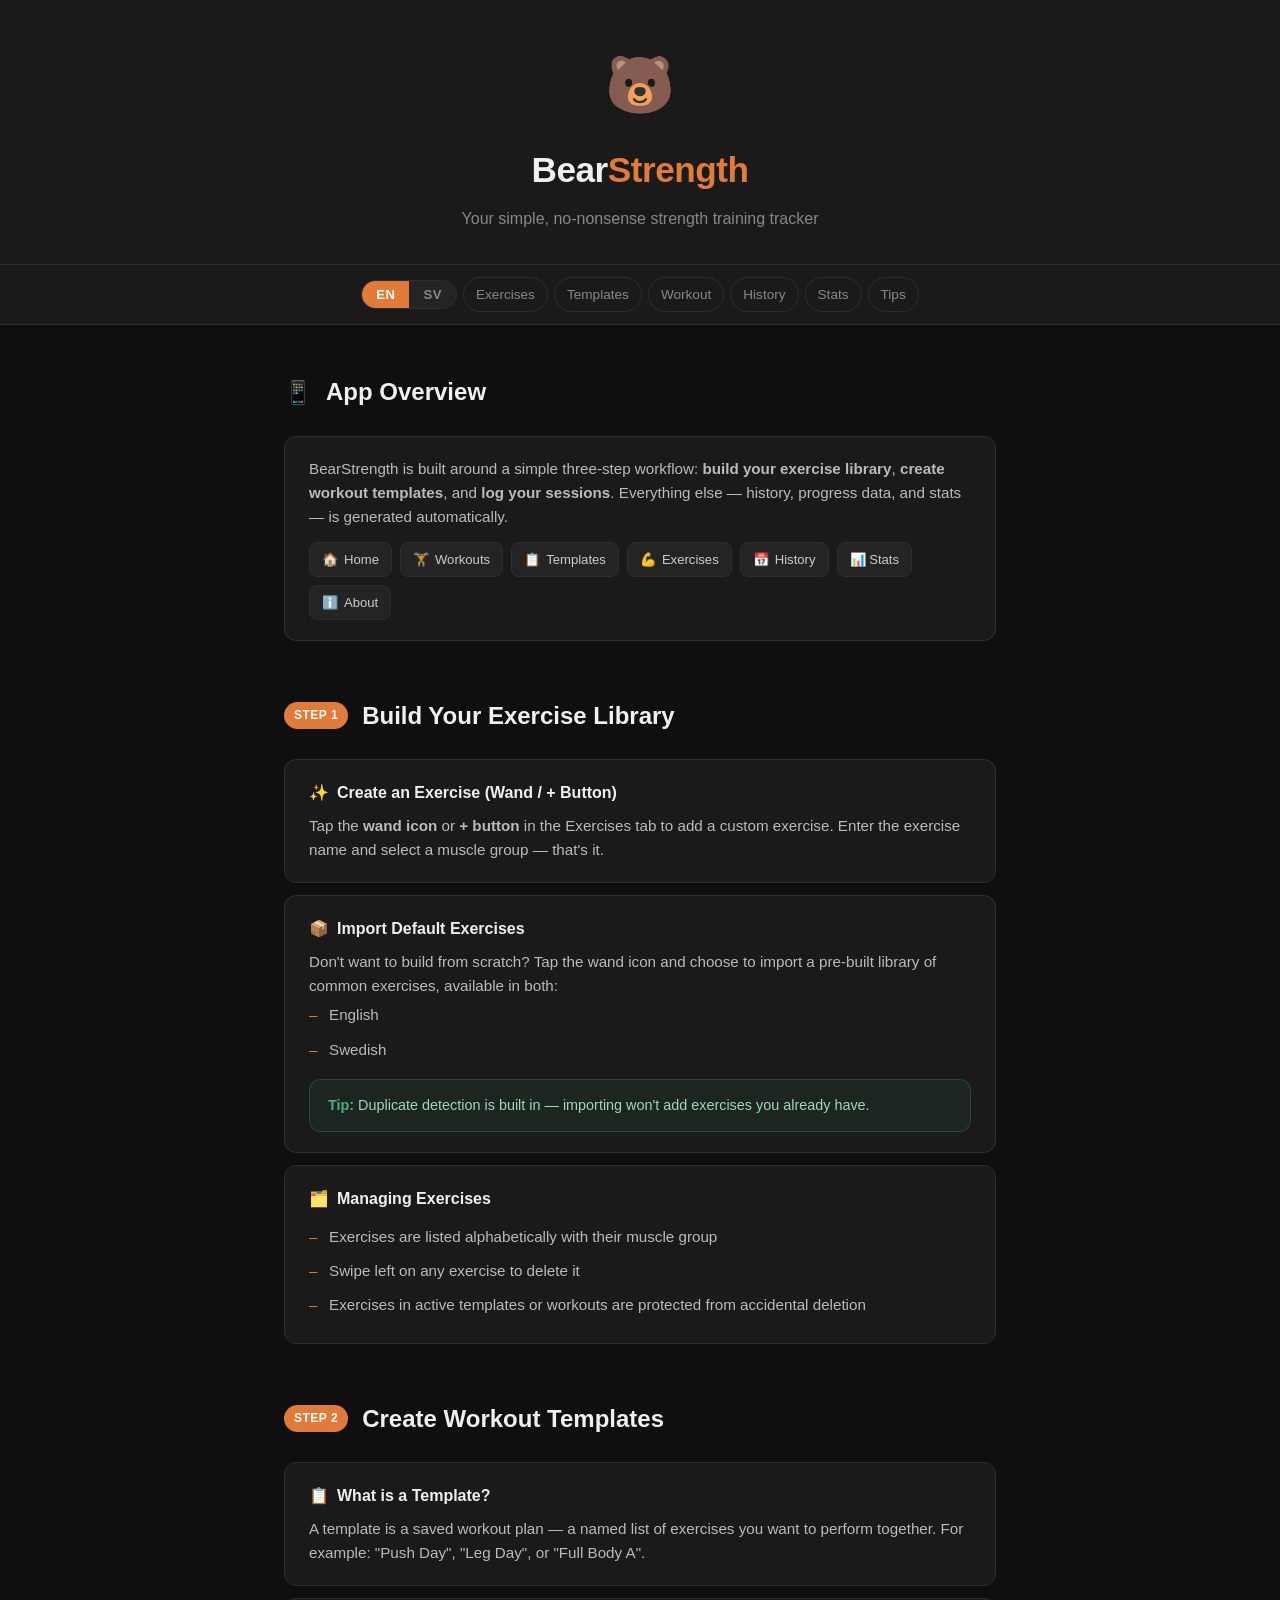
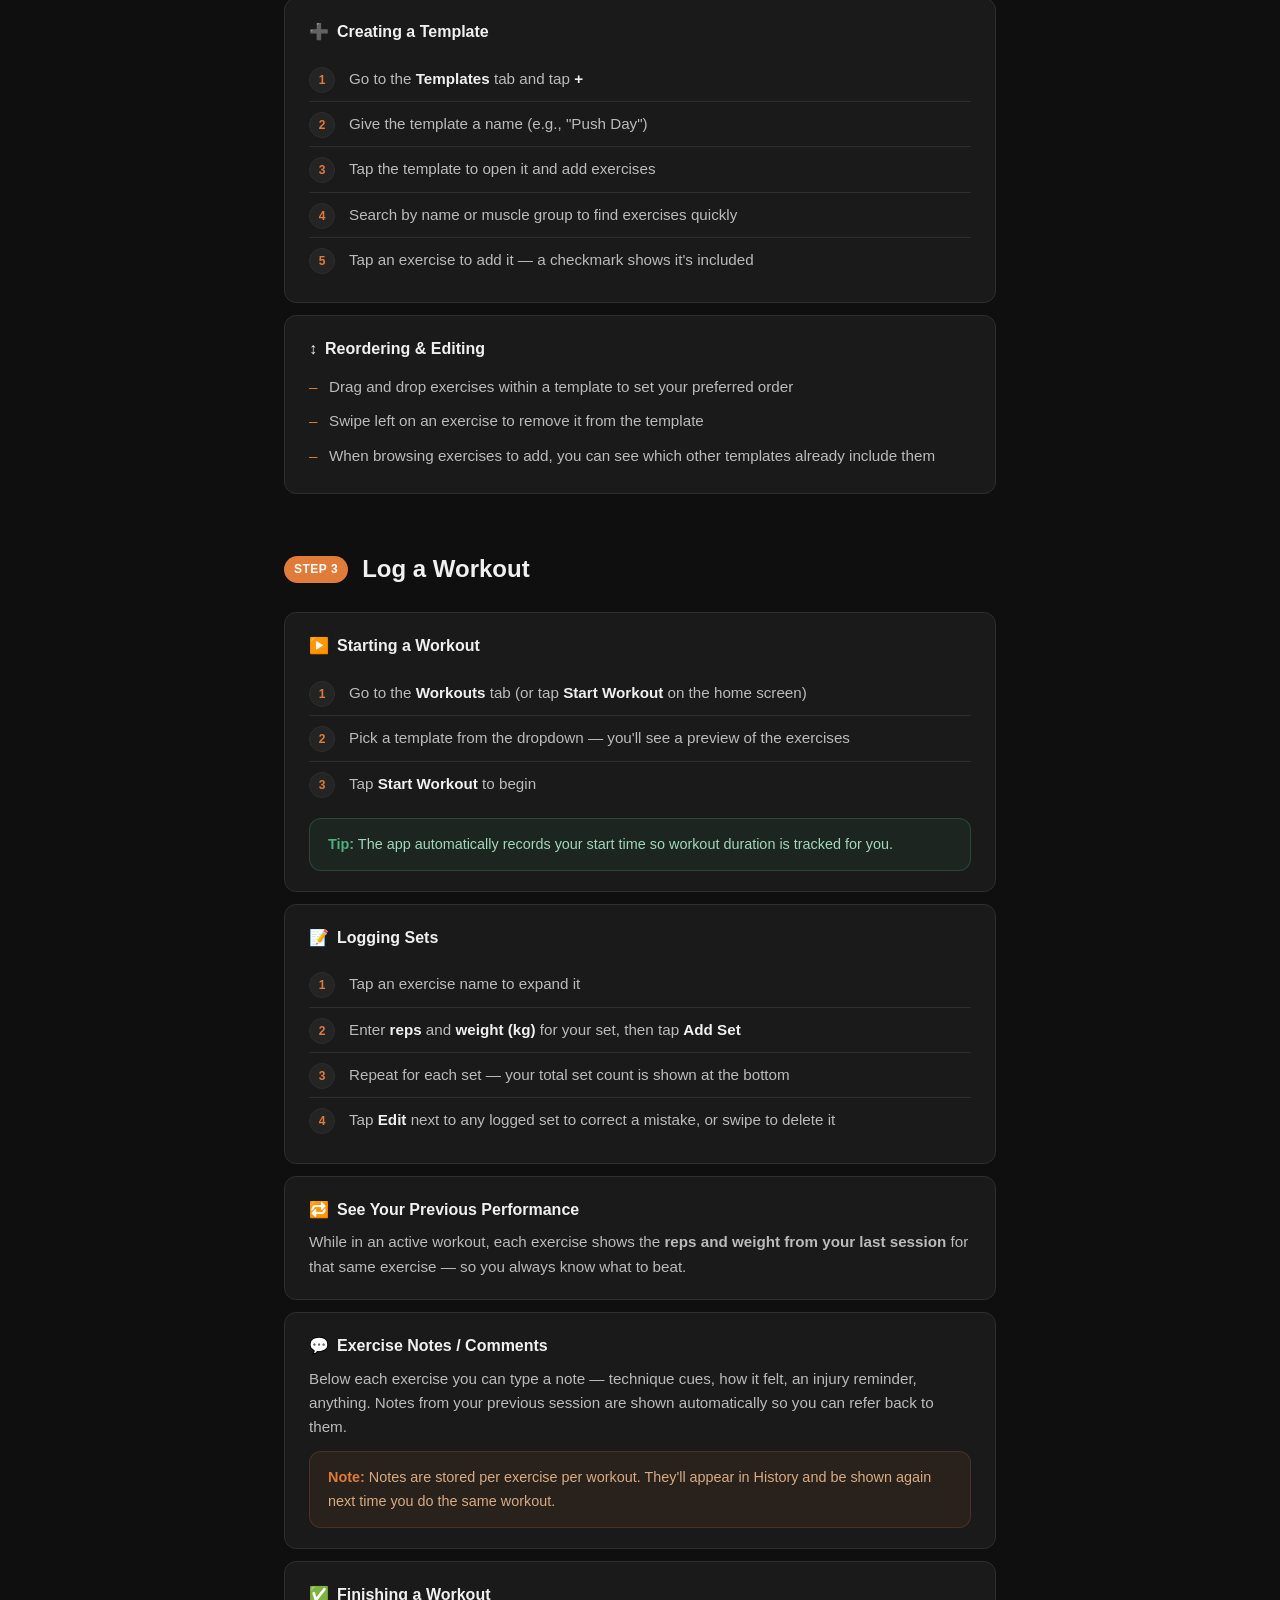
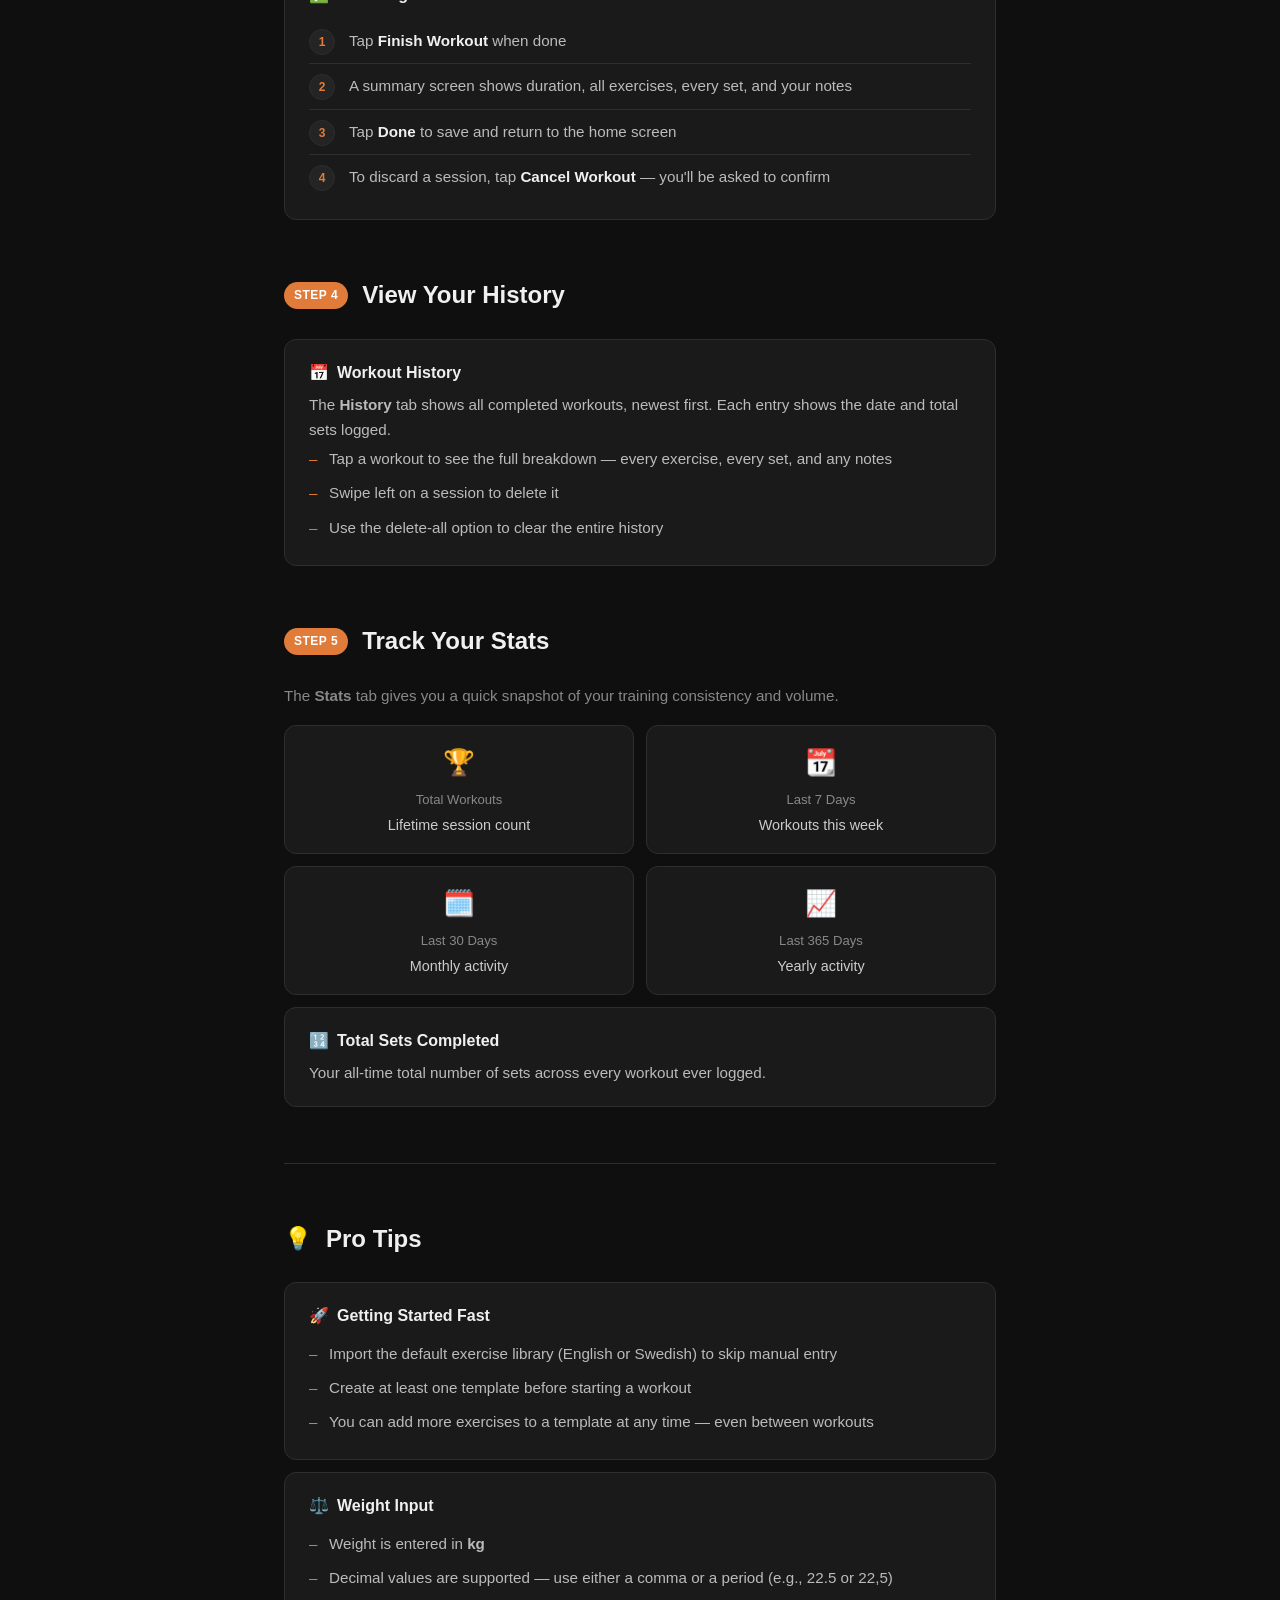
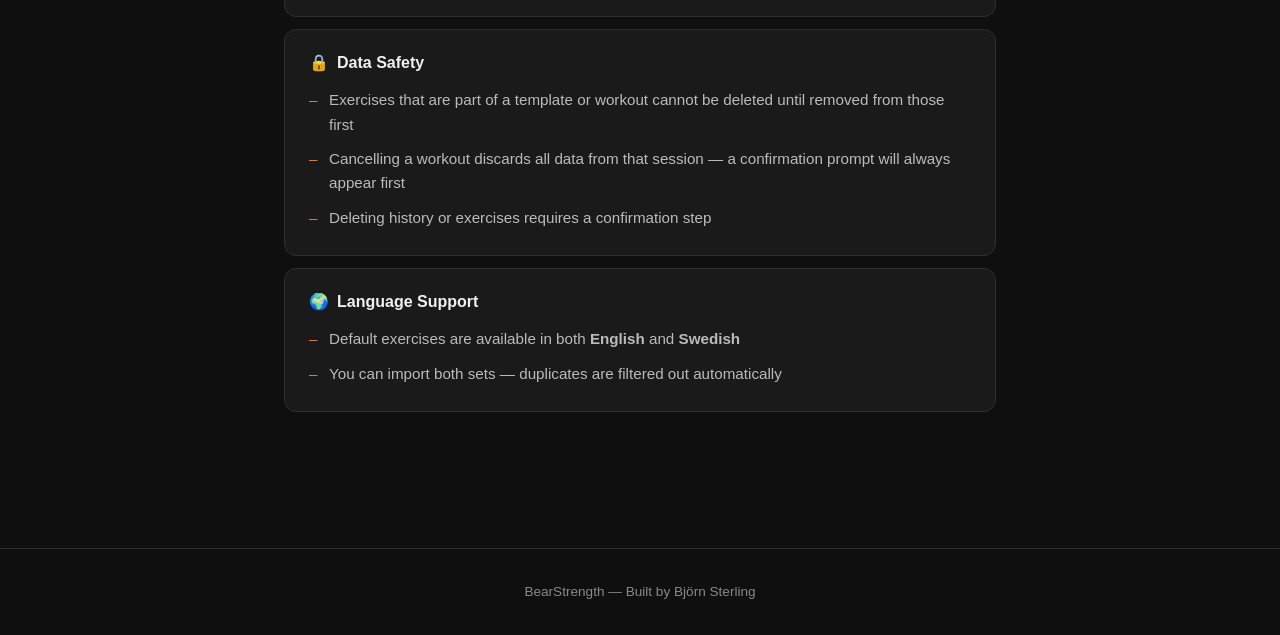
==== commit 3f6c263a: "Update instruction.html Upadate the placment of the language toggle." ====
--- a/instruction.html
+++ b/instruction.html
@@ -33,7 +33,6 @@
       border-bottom: 1px solid var(--border);
       padding: 40px 24px 32px;
       text-align: center;
-      position: relative;
     }
 
     header .bear { font-size: 56px; margin-bottom: 12px; }
@@ -54,14 +53,12 @@
 
     /* Language toggle */
     .lang-toggle {
-      position: absolute;
-      top: 20px;
-      right: 20px;
       display: flex;
       background: var(--surface2);
       border: 1px solid var(--border);
       border-radius: 24px;
       overflow: hidden;
+      flex-shrink: 0;
     }
 
     .lang-btn {
@@ -86,6 +83,7 @@
       border-bottom: 1px solid var(--border);
       display: flex;
       justify-content: center;
+      align-items: center;
       gap: 6px;
       padding: 12px 24px;
       flex-wrap: wrap;
@@ -258,7 +256,6 @@
 
     @media (max-width: 540px) {
       .grid-2 { grid-template-columns: 1fr; }
-      .lang-toggle { top: 12px; right: 12px; }
     }
 
     .stat-card {
@@ -320,10 +317,6 @@
 <body class="lang-en">
 
 <header>
-  <div class="lang-toggle">
-    <button class="lang-btn active" id="btn-en" onclick="setLang('en')">EN</button>
-    <button class="lang-btn" id="btn-sv" onclick="setLang('sv')">SV</button>
-  </div>
   <div class="bear">🐻</div>
   <h1>Bear<span>Strength</span></h1>
   <p data-lang="en">Your simple, no-nonsense strength training tracker</p>
@@ -331,6 +324,10 @@
 </header>
 
 <nav>
+  <div class="lang-toggle">
+    <button class="lang-btn active" id="btn-en" onclick="setLang('en')">EN</button>
+    <button class="lang-btn" id="btn-sv" onclick="setLang('sv')">SV</button>
+  </div>
   <a href="#exercises"><span data-lang="en">Exercises</span><span data-lang="sv">Övningar</span></a>
   <a href="#templates"><span data-lang="en">Templates</span><span data-lang="sv">Mallar</span></a>
   <a href="#workout"><span data-lang="en">Workout</span><span data-lang="sv">Träning</span></a>
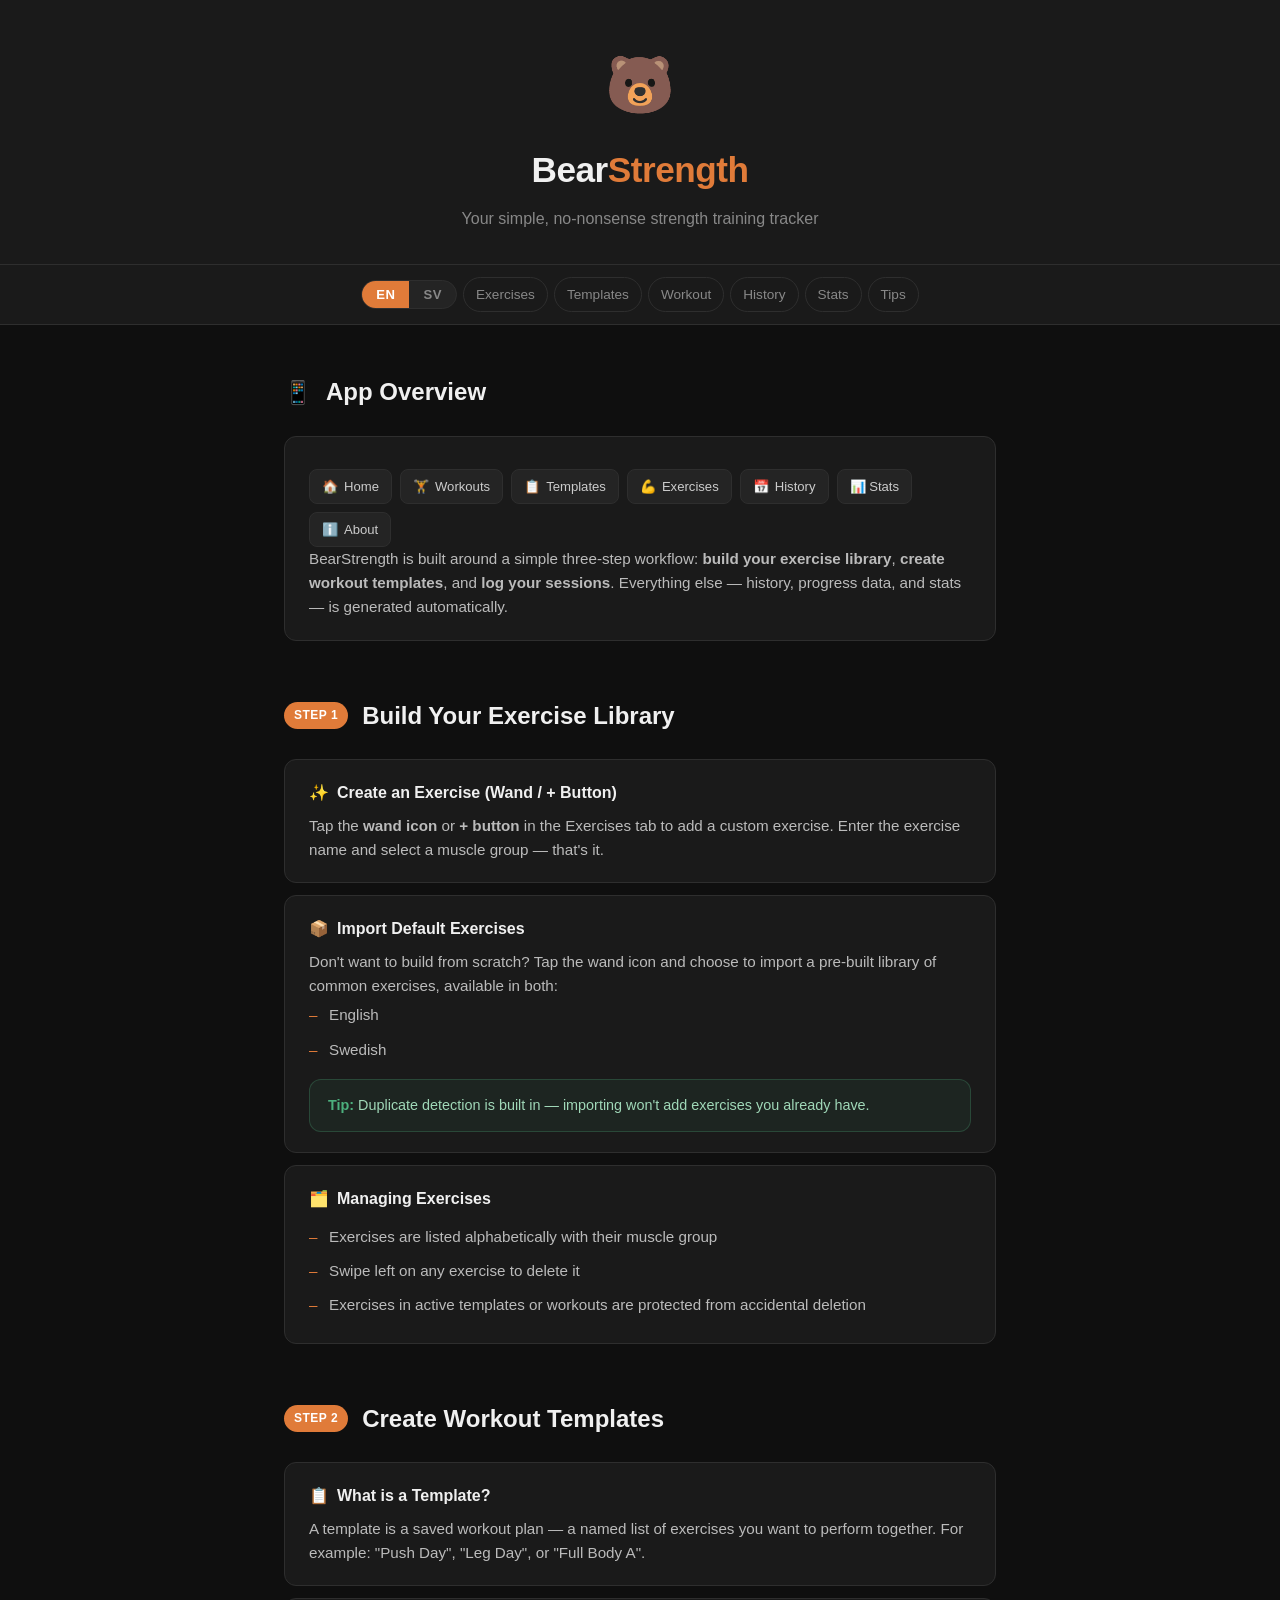
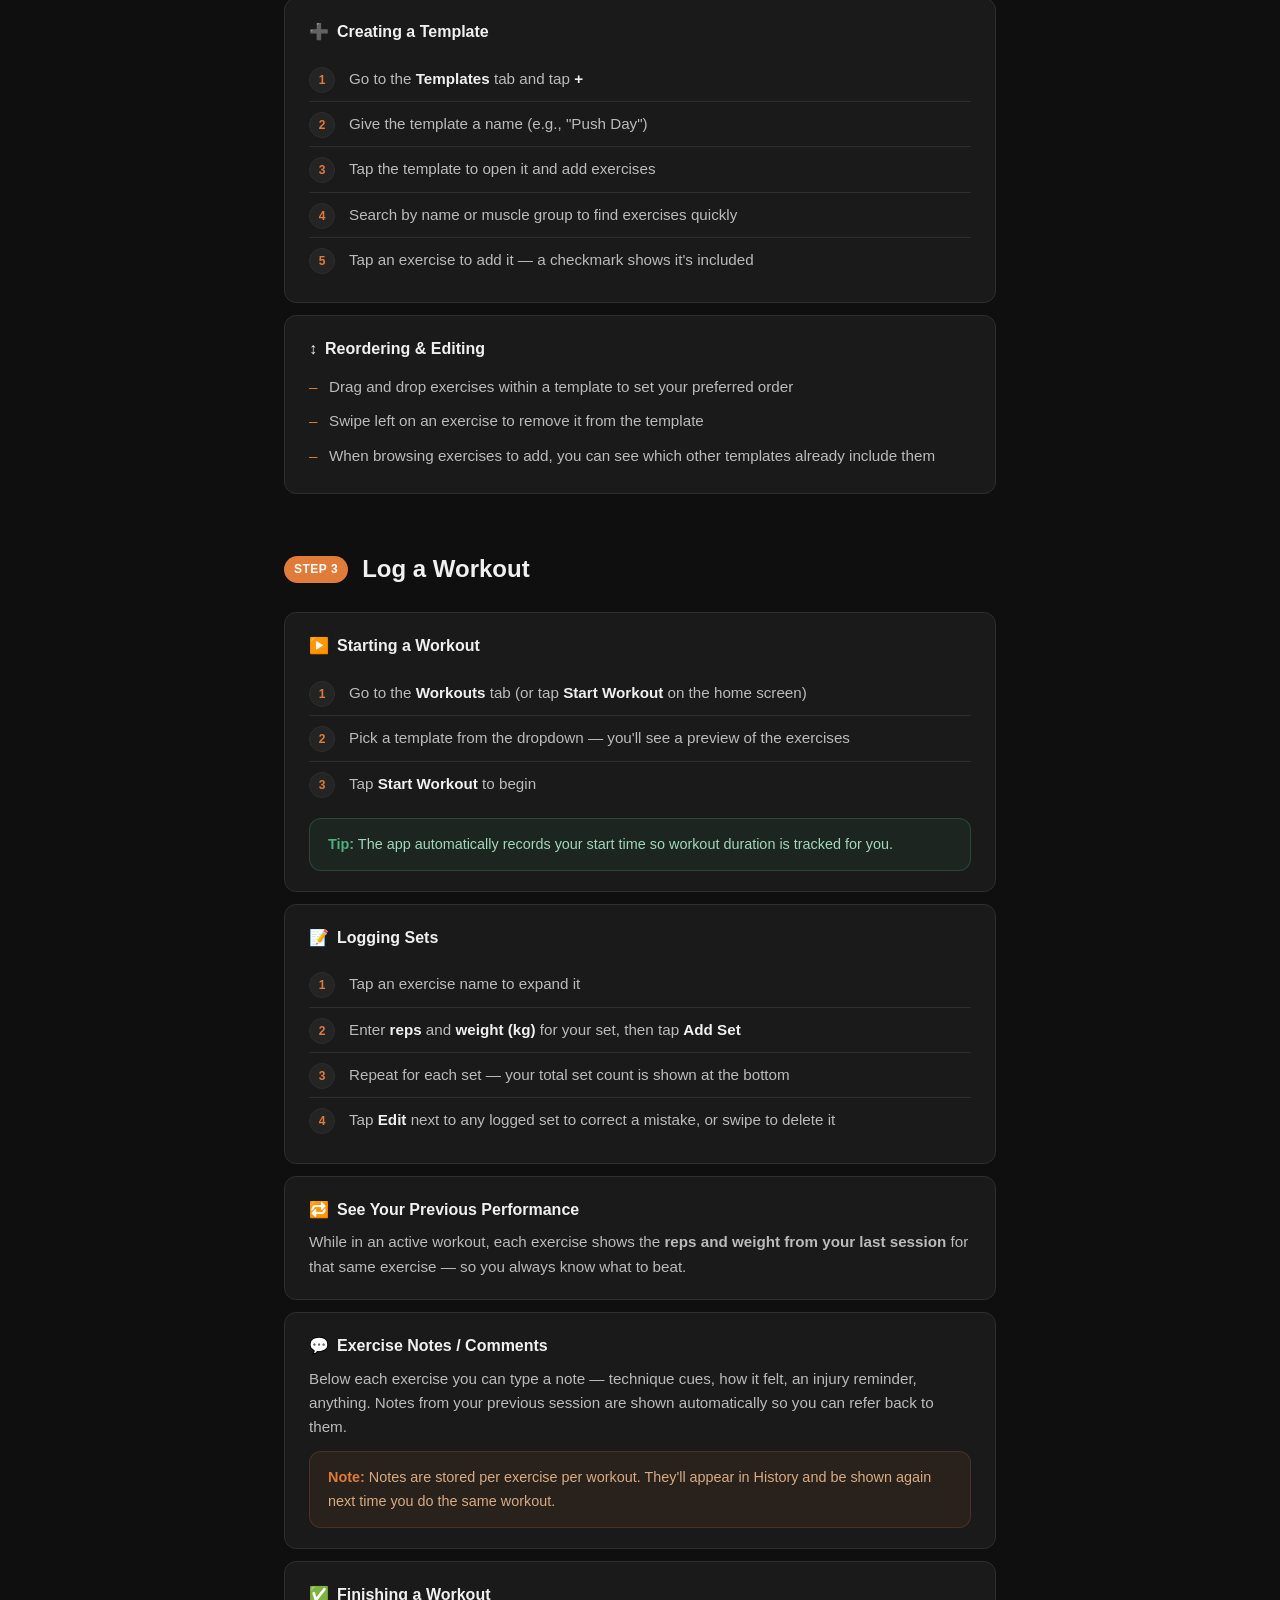
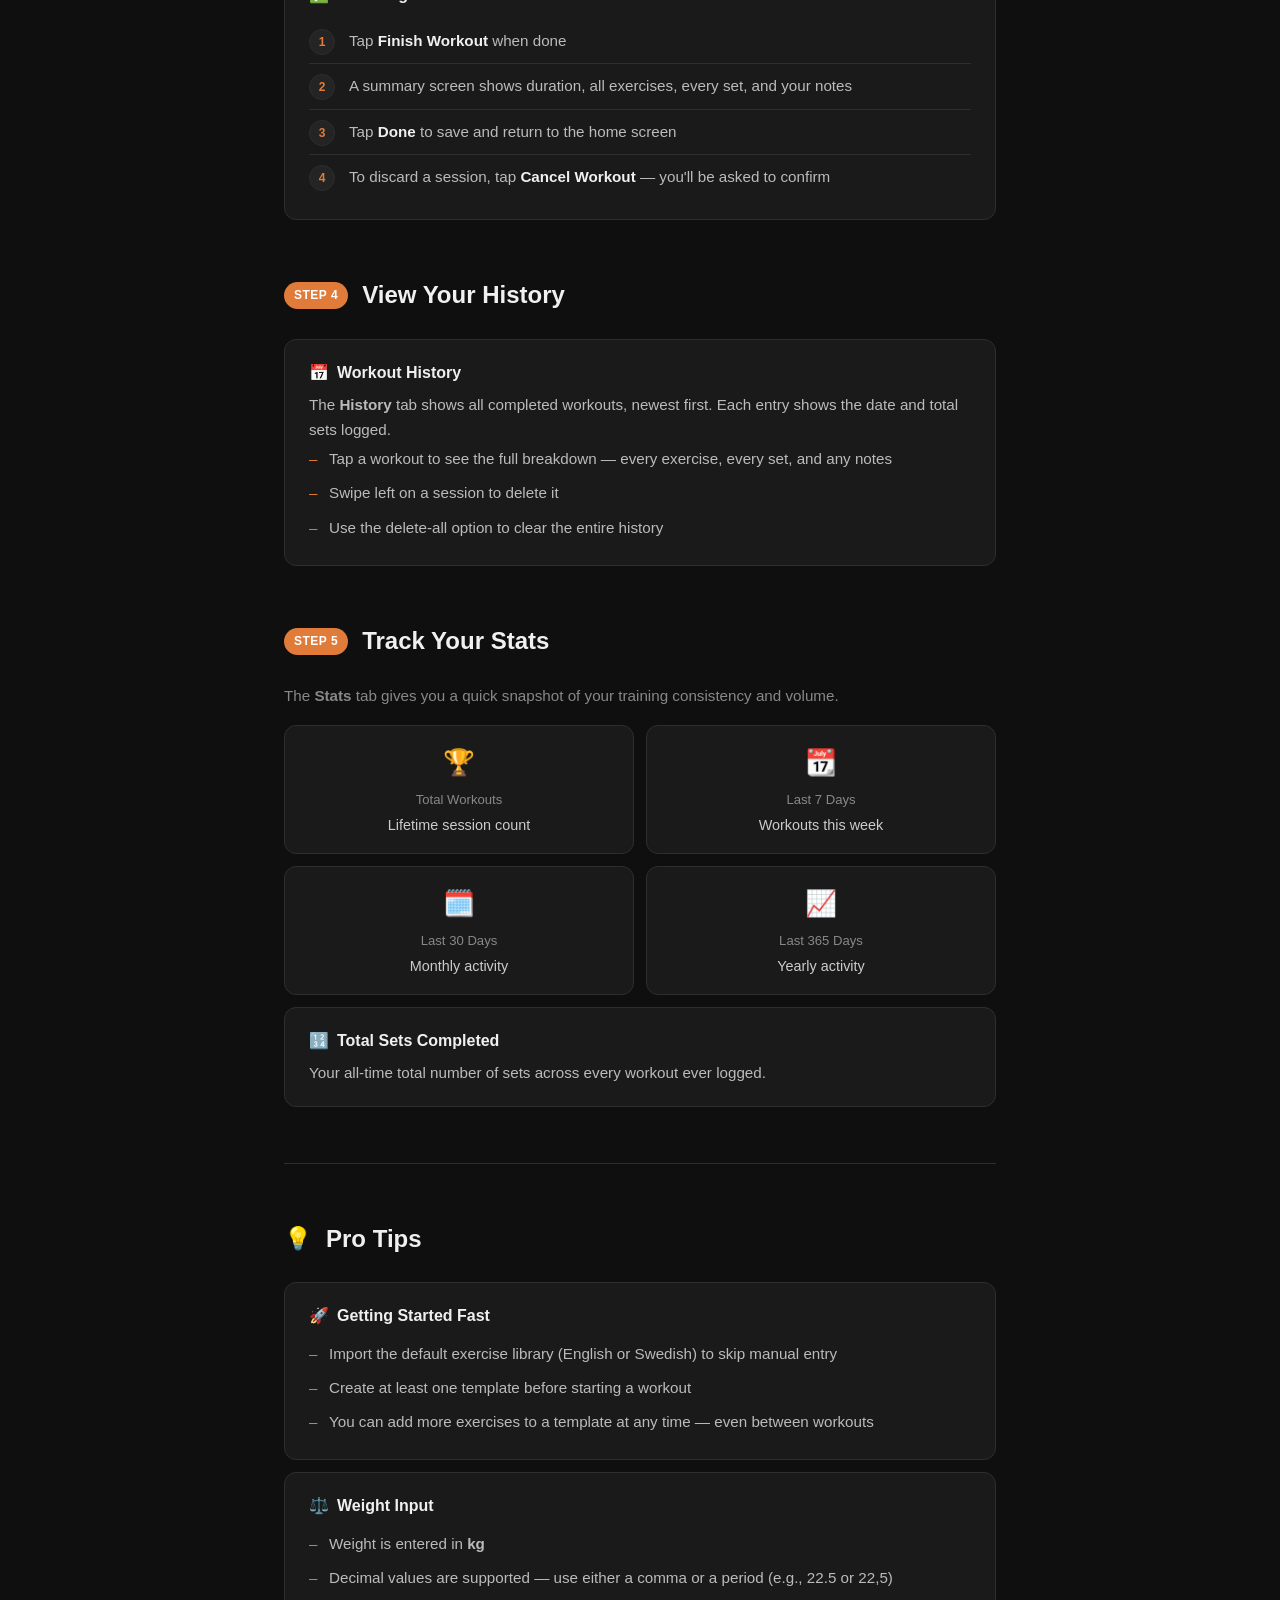
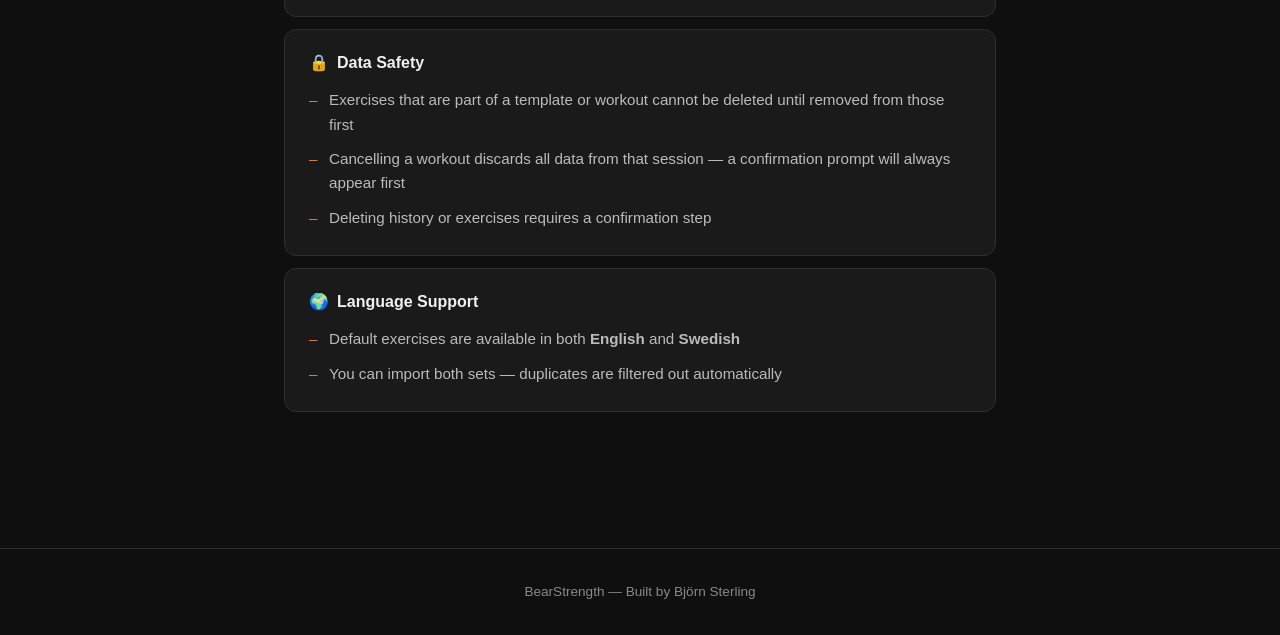
==== commit 03c12fa2: "Update instruction.html Update the place for the language toggle." ====
--- a/instruction.html
+++ b/instruction.html
@@ -346,8 +346,6 @@
       <h2 data-lang="sv">Appöversikt</h2>
     </div>
     <div class="card">
-      <p data-lang="en">BearStrength is built around a simple three-step workflow: <strong>build your exercise library</strong>, <strong>create workout templates</strong>, and <strong>log your sessions</strong>. Everything else — history, progress data, and stats — is generated automatically.</p>
-      <p data-lang="sv">BearStrength bygger på ett enkelt trestegsflöde: <strong>bygg ditt övningsbibliotek</strong>, <strong>skapa träningsmallar</strong> och <strong>logga dina pass</strong>. Allt annat — historik, progressionsdata och statistik — genereras automatiskt.</p>
       <div class="tab-row">
         <div class="tab-chip">🏠 <span data-lang="en">Home</span><span data-lang="sv">Hem</span></div>
         <div class="tab-chip">🏋️ <span data-lang="en">Workouts</span><span data-lang="sv">Träning</span></div>
@@ -357,6 +355,8 @@
         <div class="tab-chip">📊 Stats</div>
         <div class="tab-chip">ℹ️ <span data-lang="en">About</span><span data-lang="sv">Om</span></div>
       </div>
+      <p data-lang="en">BearStrength is built around a simple three-step workflow: <strong>build your exercise library</strong>, <strong>create workout templates</strong>, and <strong>log your sessions</strong>. Everything else — history, progress data, and stats — is generated automatically.</p>
+      <p data-lang="sv">BearStrength bygger på ett enkelt trestegsflöde: <strong>bygg ditt övningsbibliotek</strong>, <strong>skapa träningsmallar</strong> och <strong>logga dina pass</strong>. Allt annat — historik, progressionsdata och statistik — genereras automatiskt.</p>      
     </div>
   </section>
 
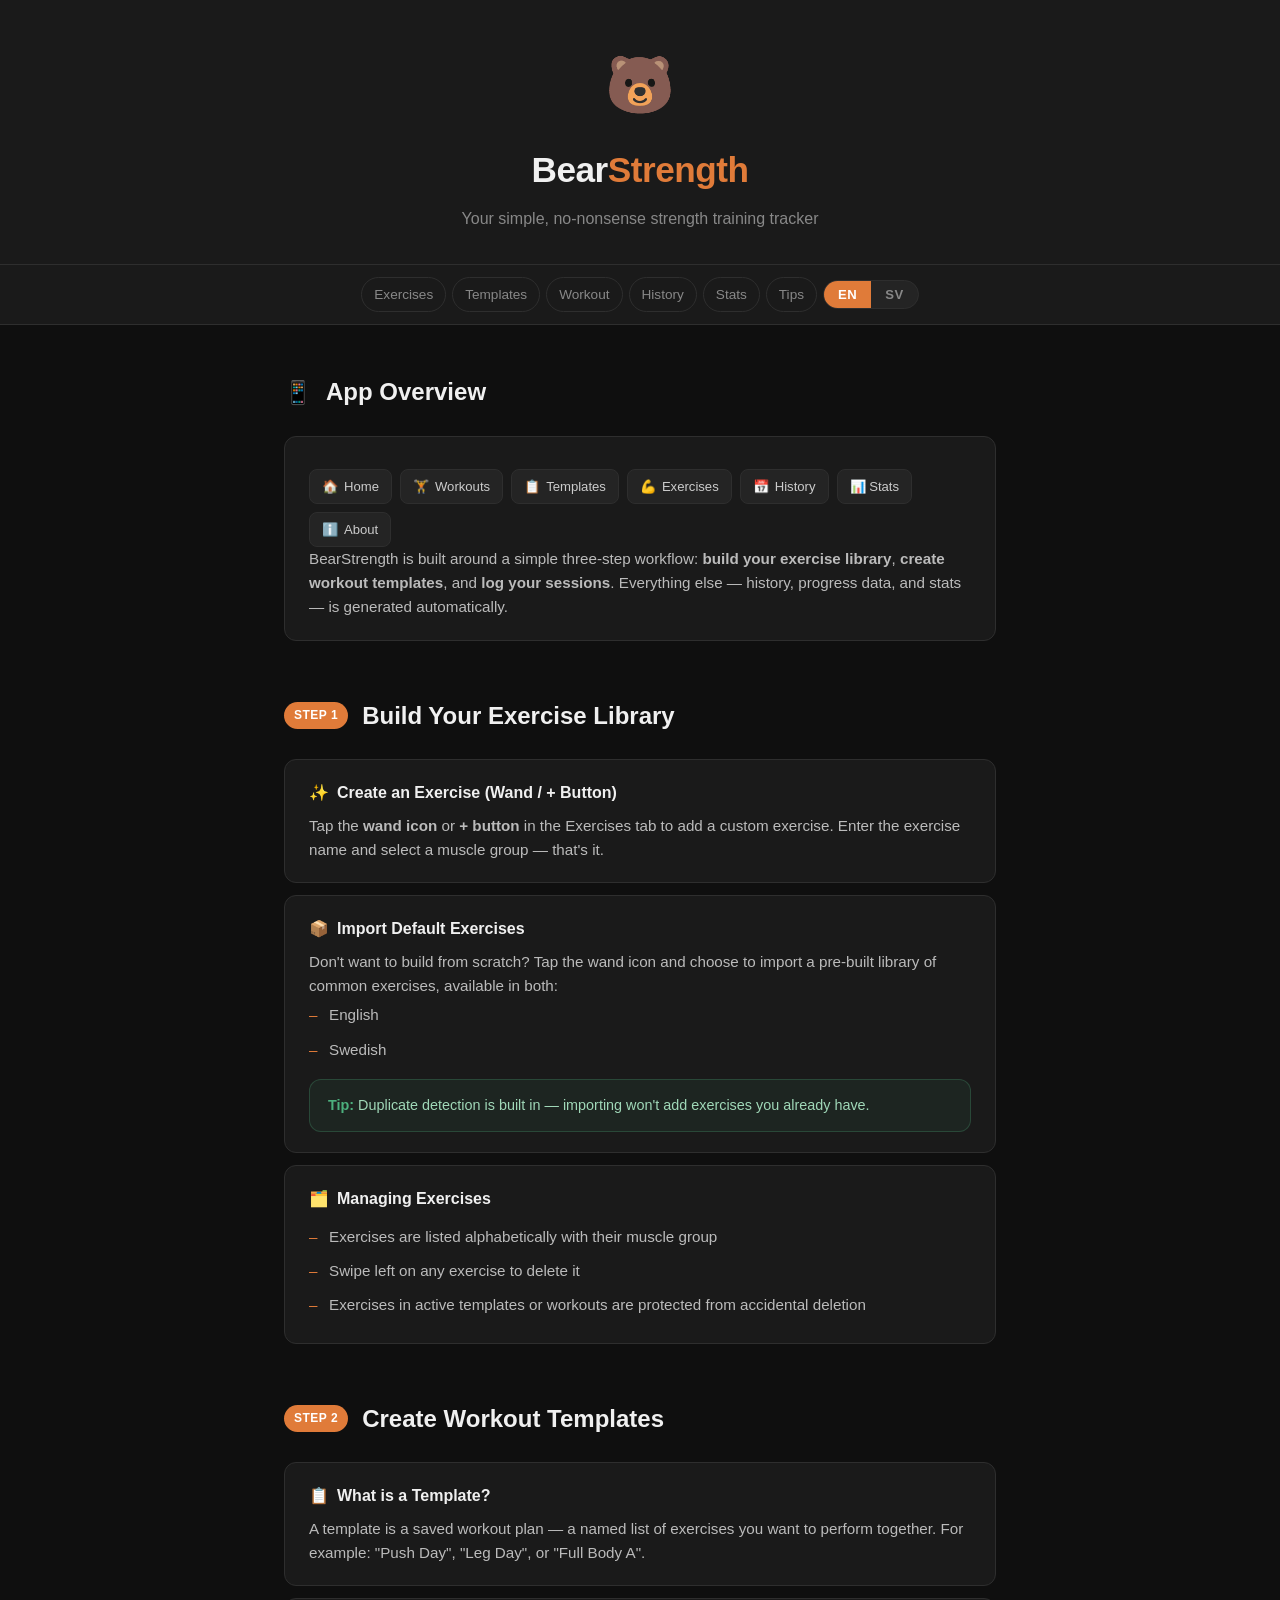
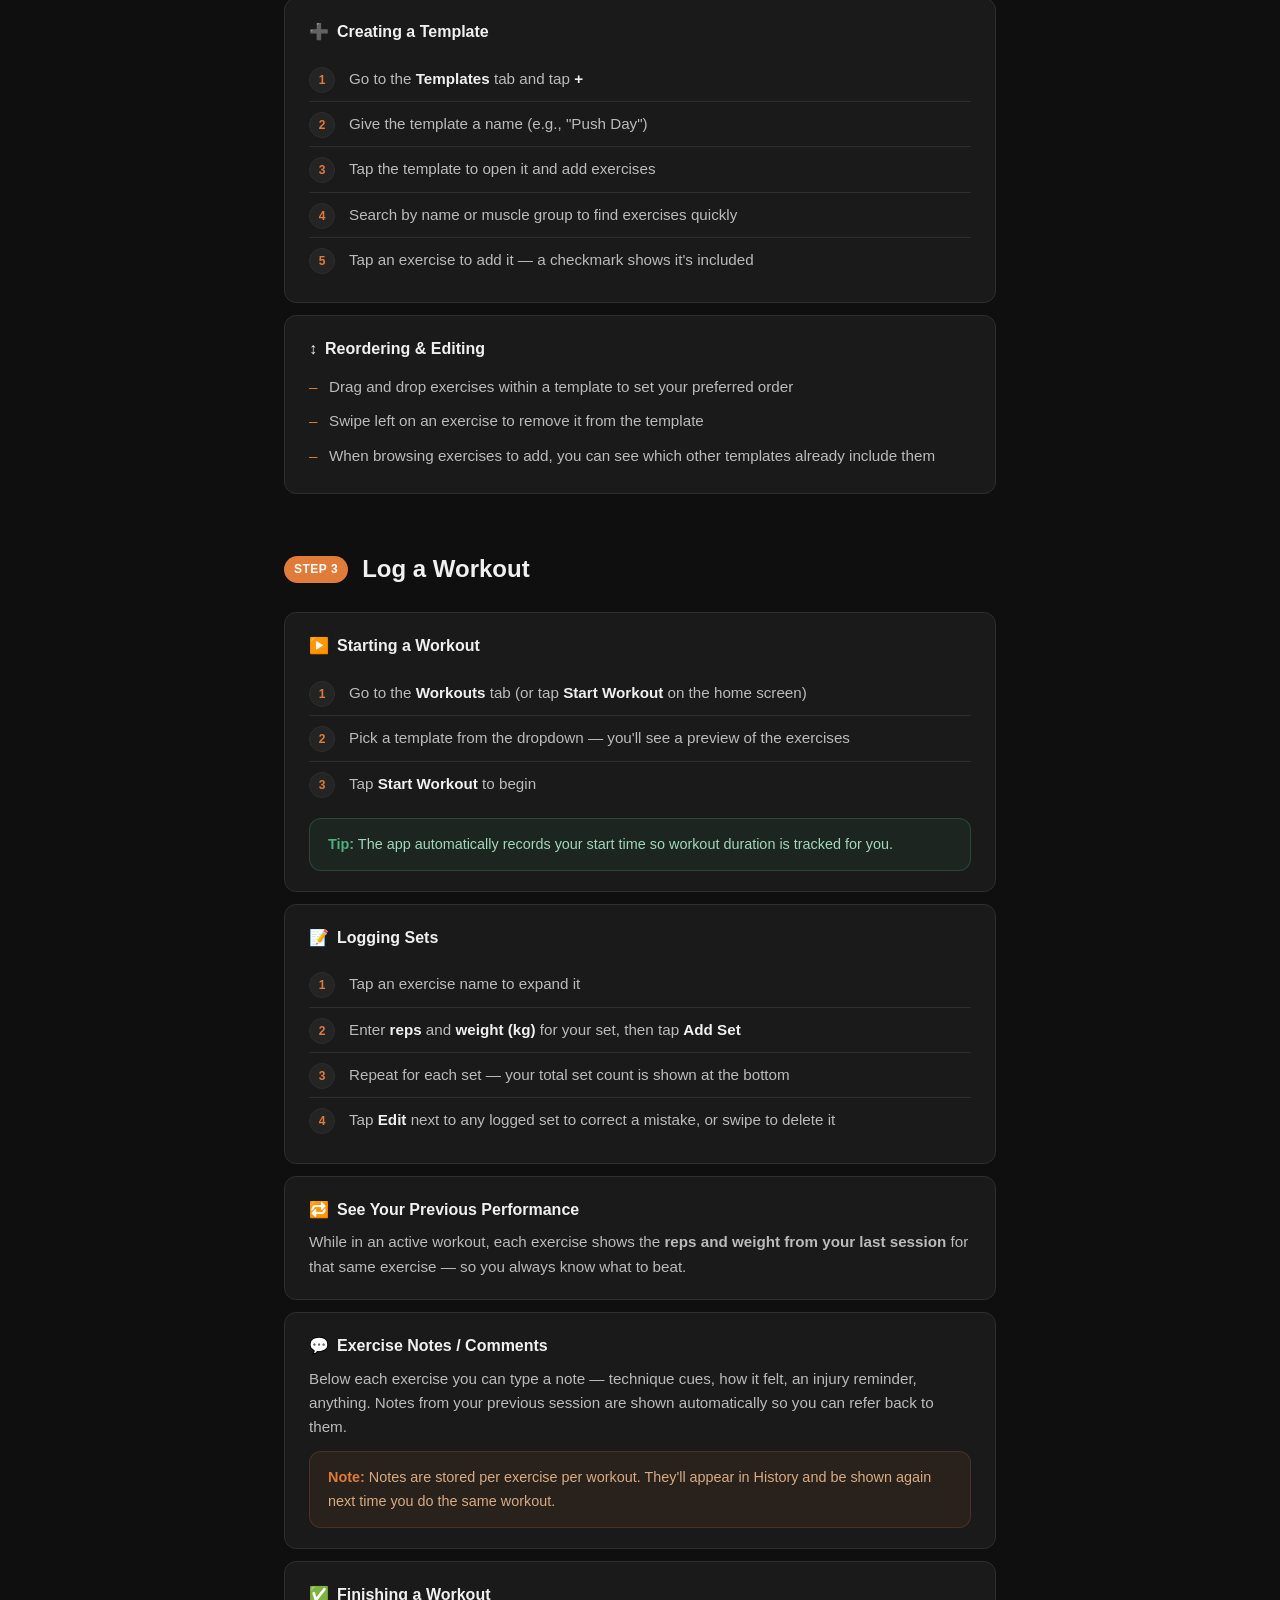
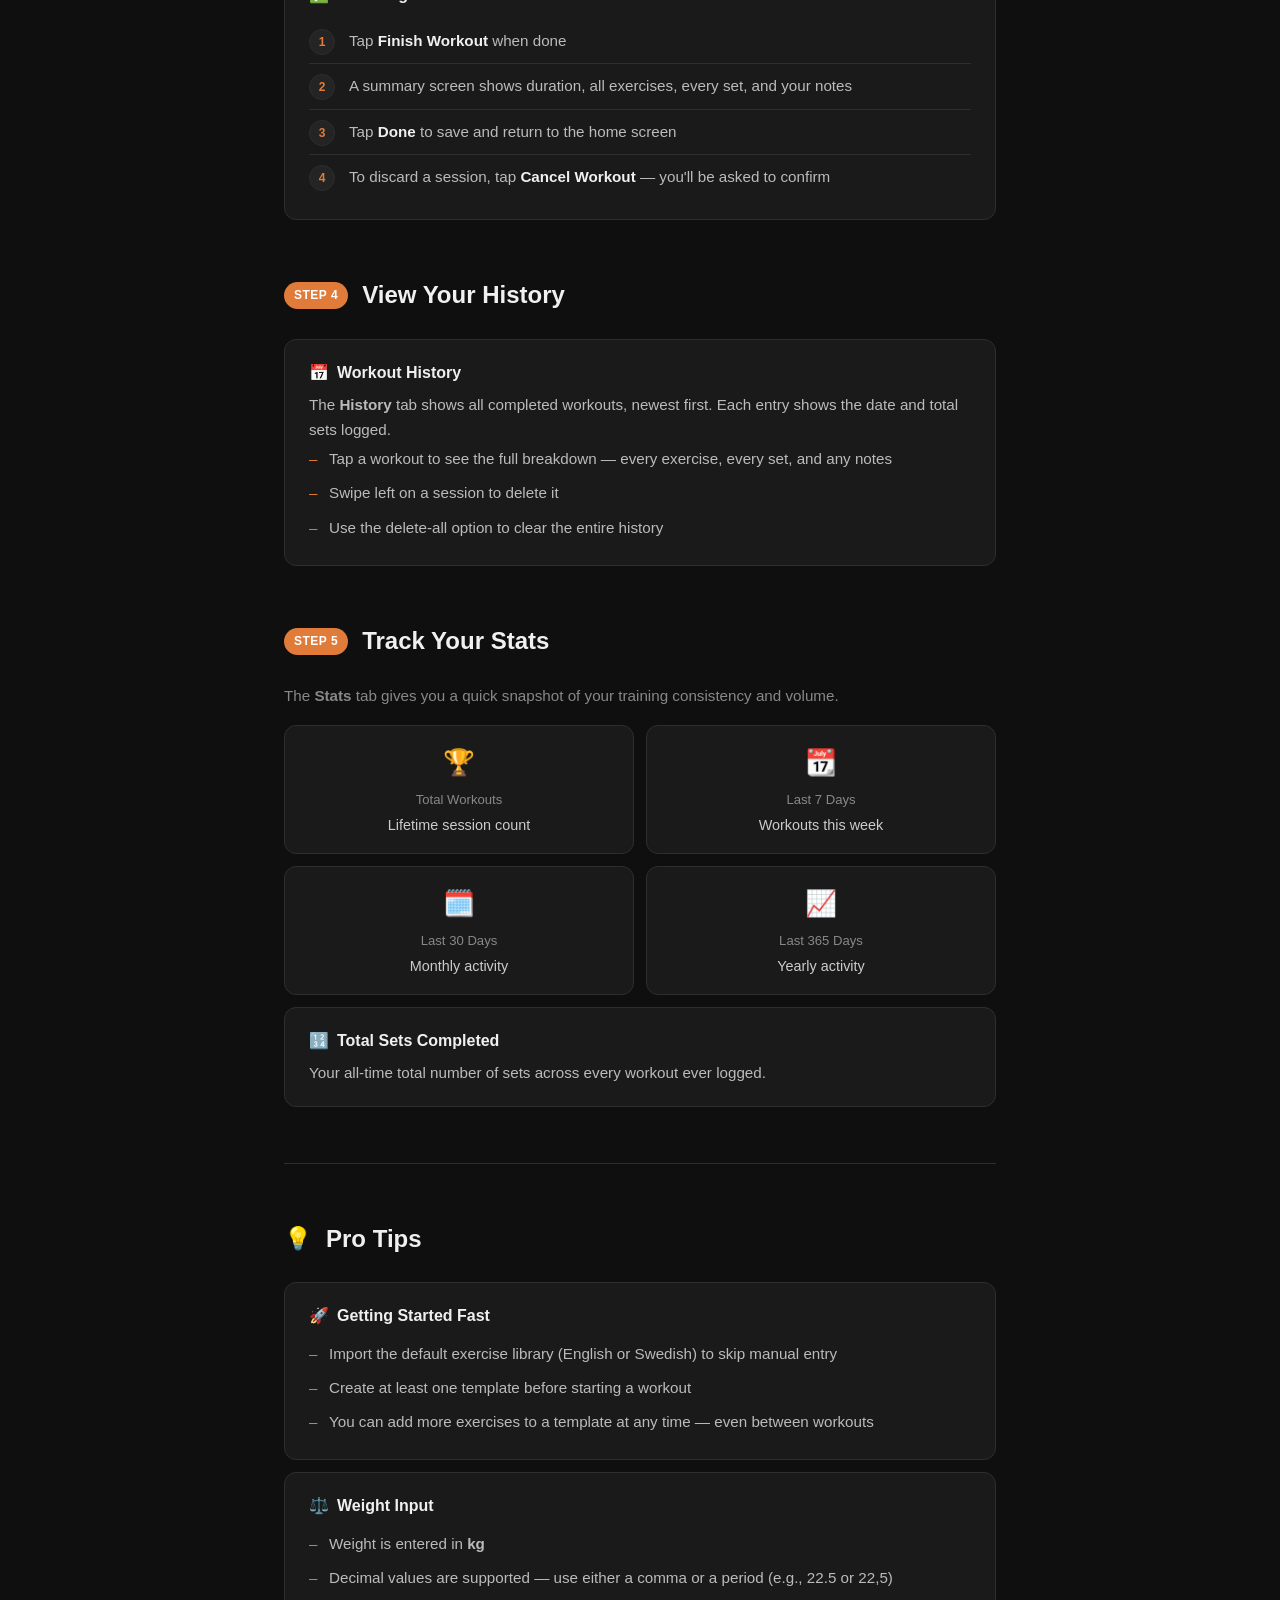
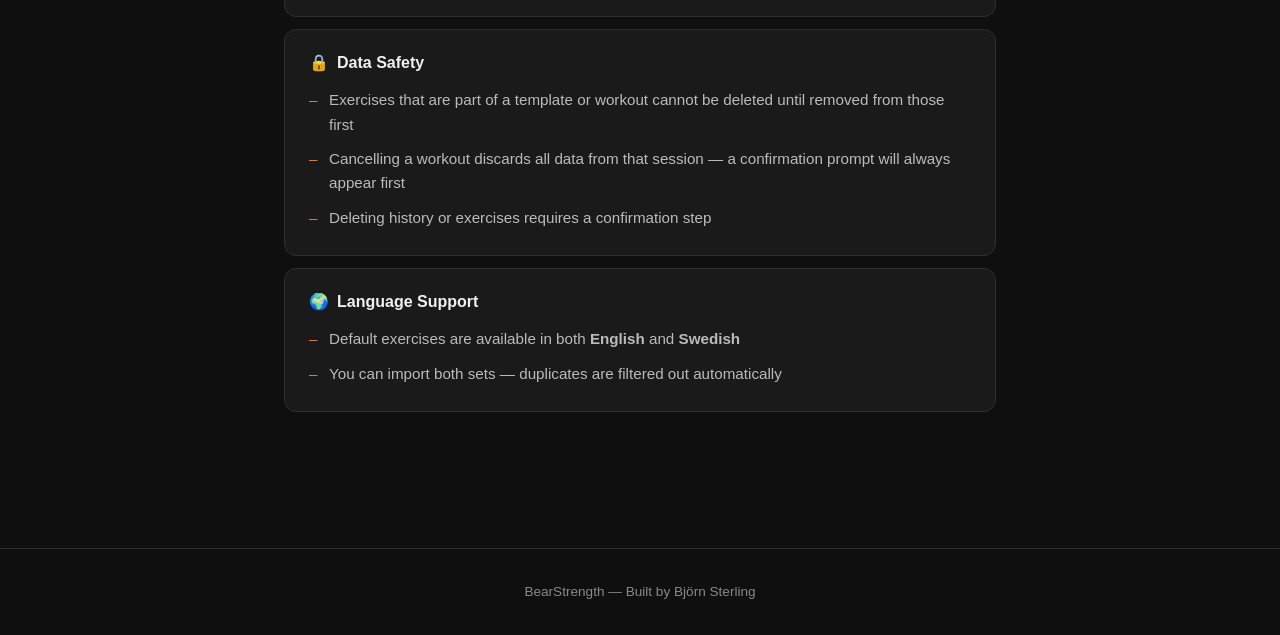
==== commit ee637060: "Moved the language toggle to the end of the nav links." ====
--- a/instruction.html
+++ b/instruction.html
@@ -324,16 +324,16 @@
 </header>
 
 <nav>
-  <div class="lang-toggle">
-    <button class="lang-btn active" id="btn-en" onclick="setLang('en')">EN</button>
-    <button class="lang-btn" id="btn-sv" onclick="setLang('sv')">SV</button>
-  </div>
   <a href="#exercises"><span data-lang="en">Exercises</span><span data-lang="sv">Övningar</span></a>
   <a href="#templates"><span data-lang="en">Templates</span><span data-lang="sv">Mallar</span></a>
   <a href="#workout"><span data-lang="en">Workout</span><span data-lang="sv">Träning</span></a>
   <a href="#history"><span data-lang="en">History</span><span data-lang="sv">Historik</span></a>
   <a href="#stats">Stats</a>
   <a href="#tips">Tips</a>
+  <div class="lang-toggle">
+    <button class="lang-btn active" id="btn-en" onclick="setLang('en')">EN</button>
+    <button class="lang-btn" id="btn-sv" onclick="setLang('sv')">SV</button>
+  </div>
 </nav>
 
 <main>
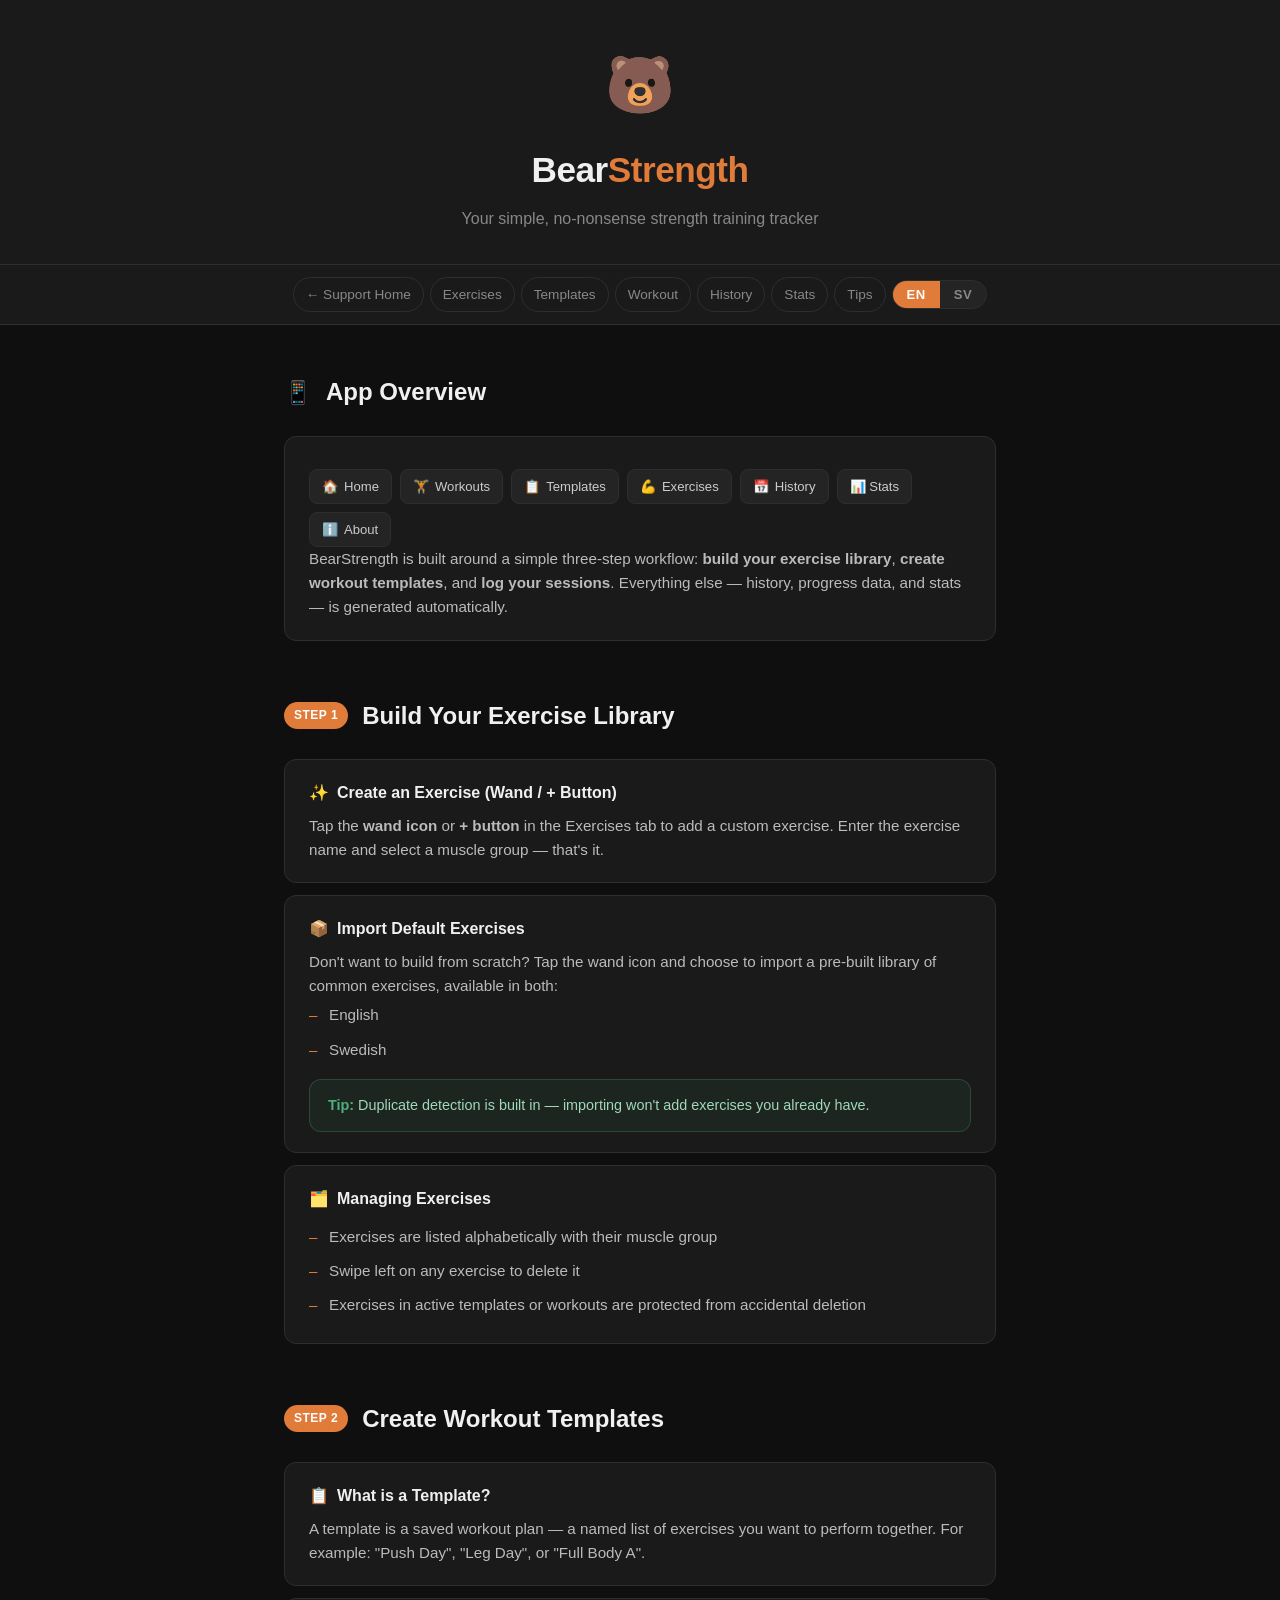
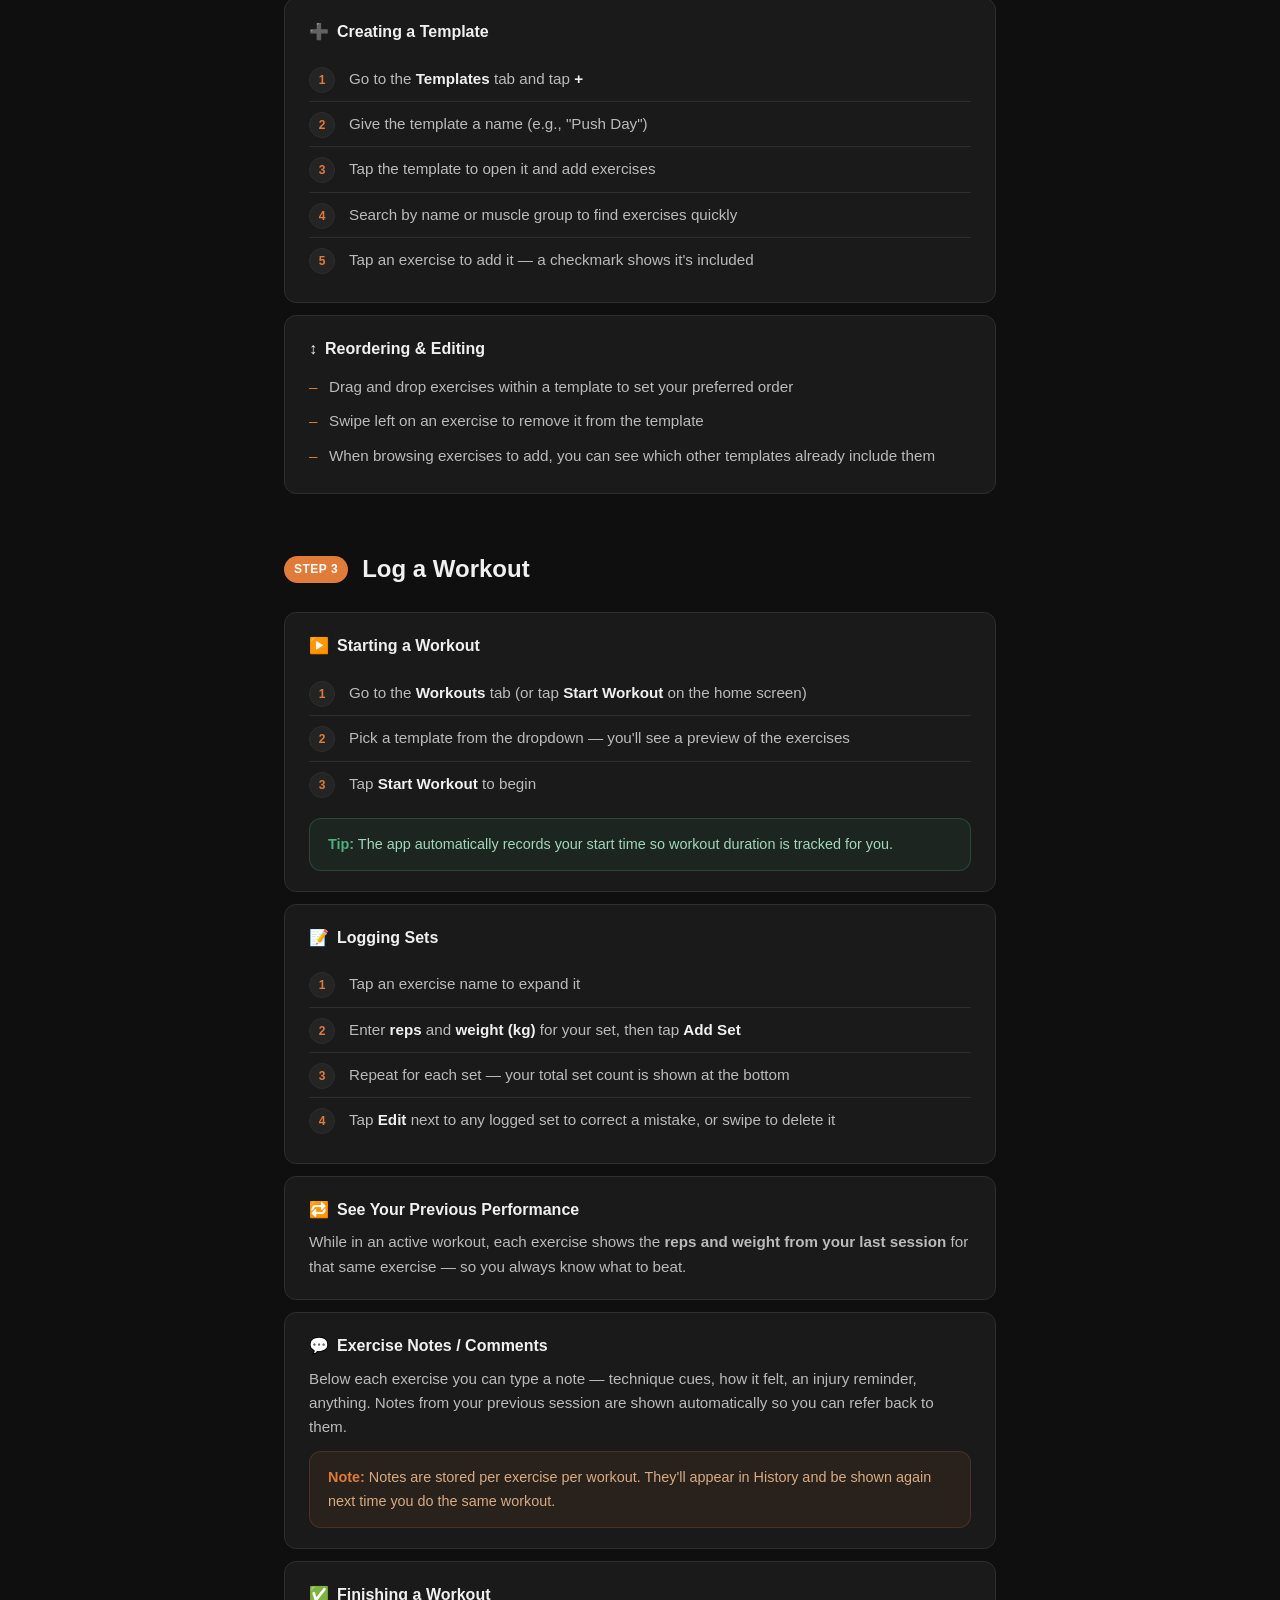
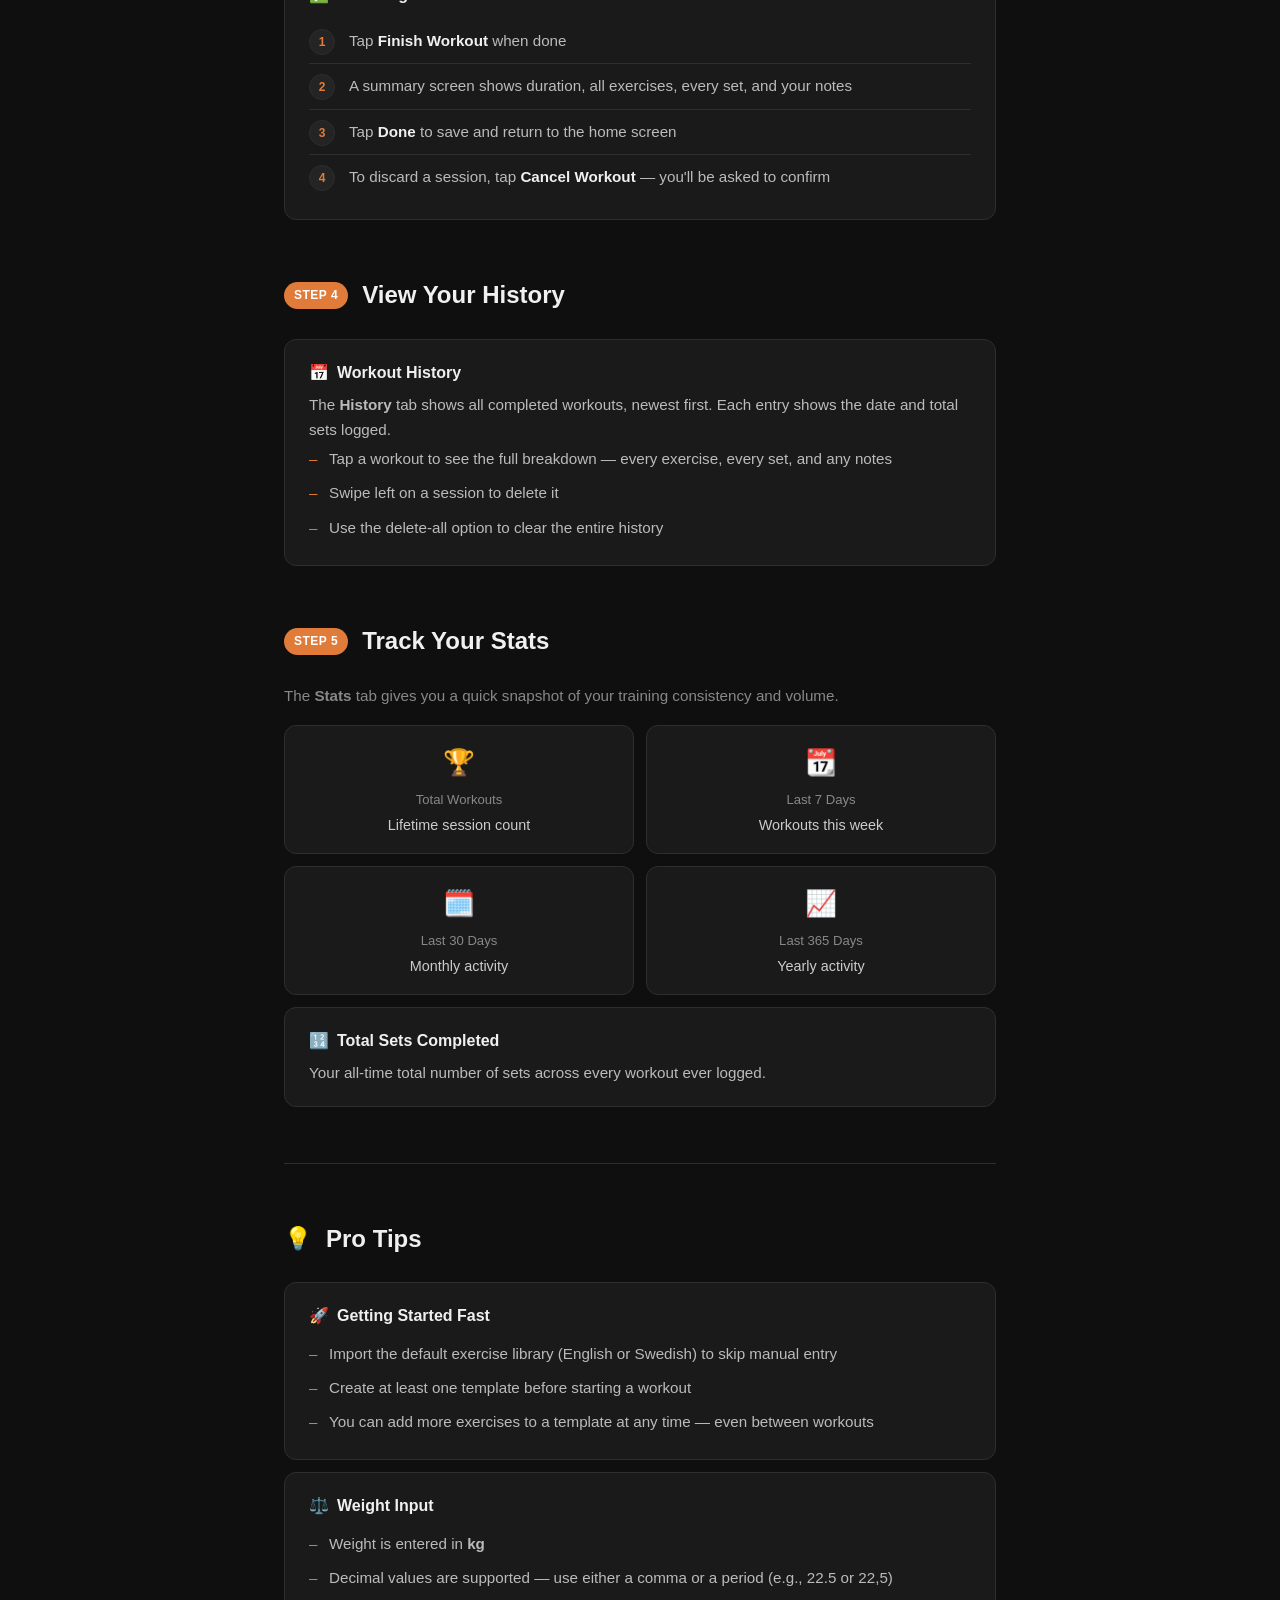
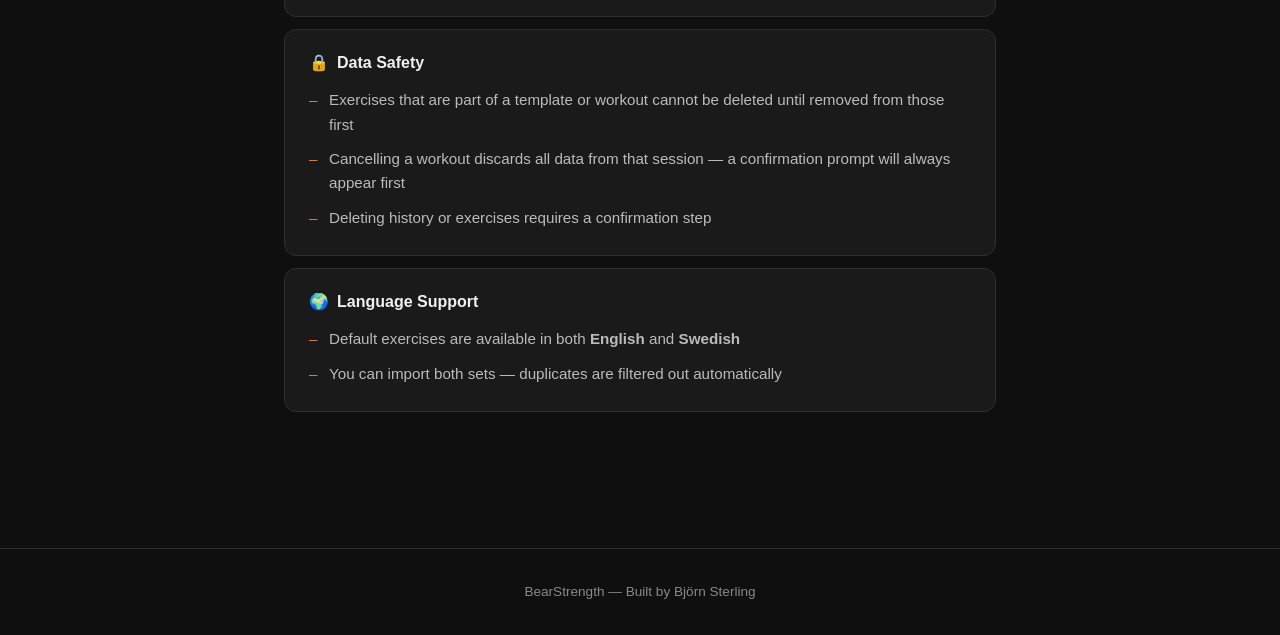
==== commit dacfa402: "Added home button" ====
--- a/instruction.html
+++ b/instruction.html
@@ -324,6 +324,7 @@
 </header>
 
 <nav>
+  <a href="index.html"><span data-lang="en">← Support Home</span><span data-lang="sv">← Support Hem</span></a>
   <a href="#exercises"><span data-lang="en">Exercises</span><span data-lang="sv">Övningar</span></a>
   <a href="#templates"><span data-lang="en">Templates</span><span data-lang="sv">Mallar</span></a>
   <a href="#workout"><span data-lang="en">Workout</span><span data-lang="sv">Träning</span></a>
